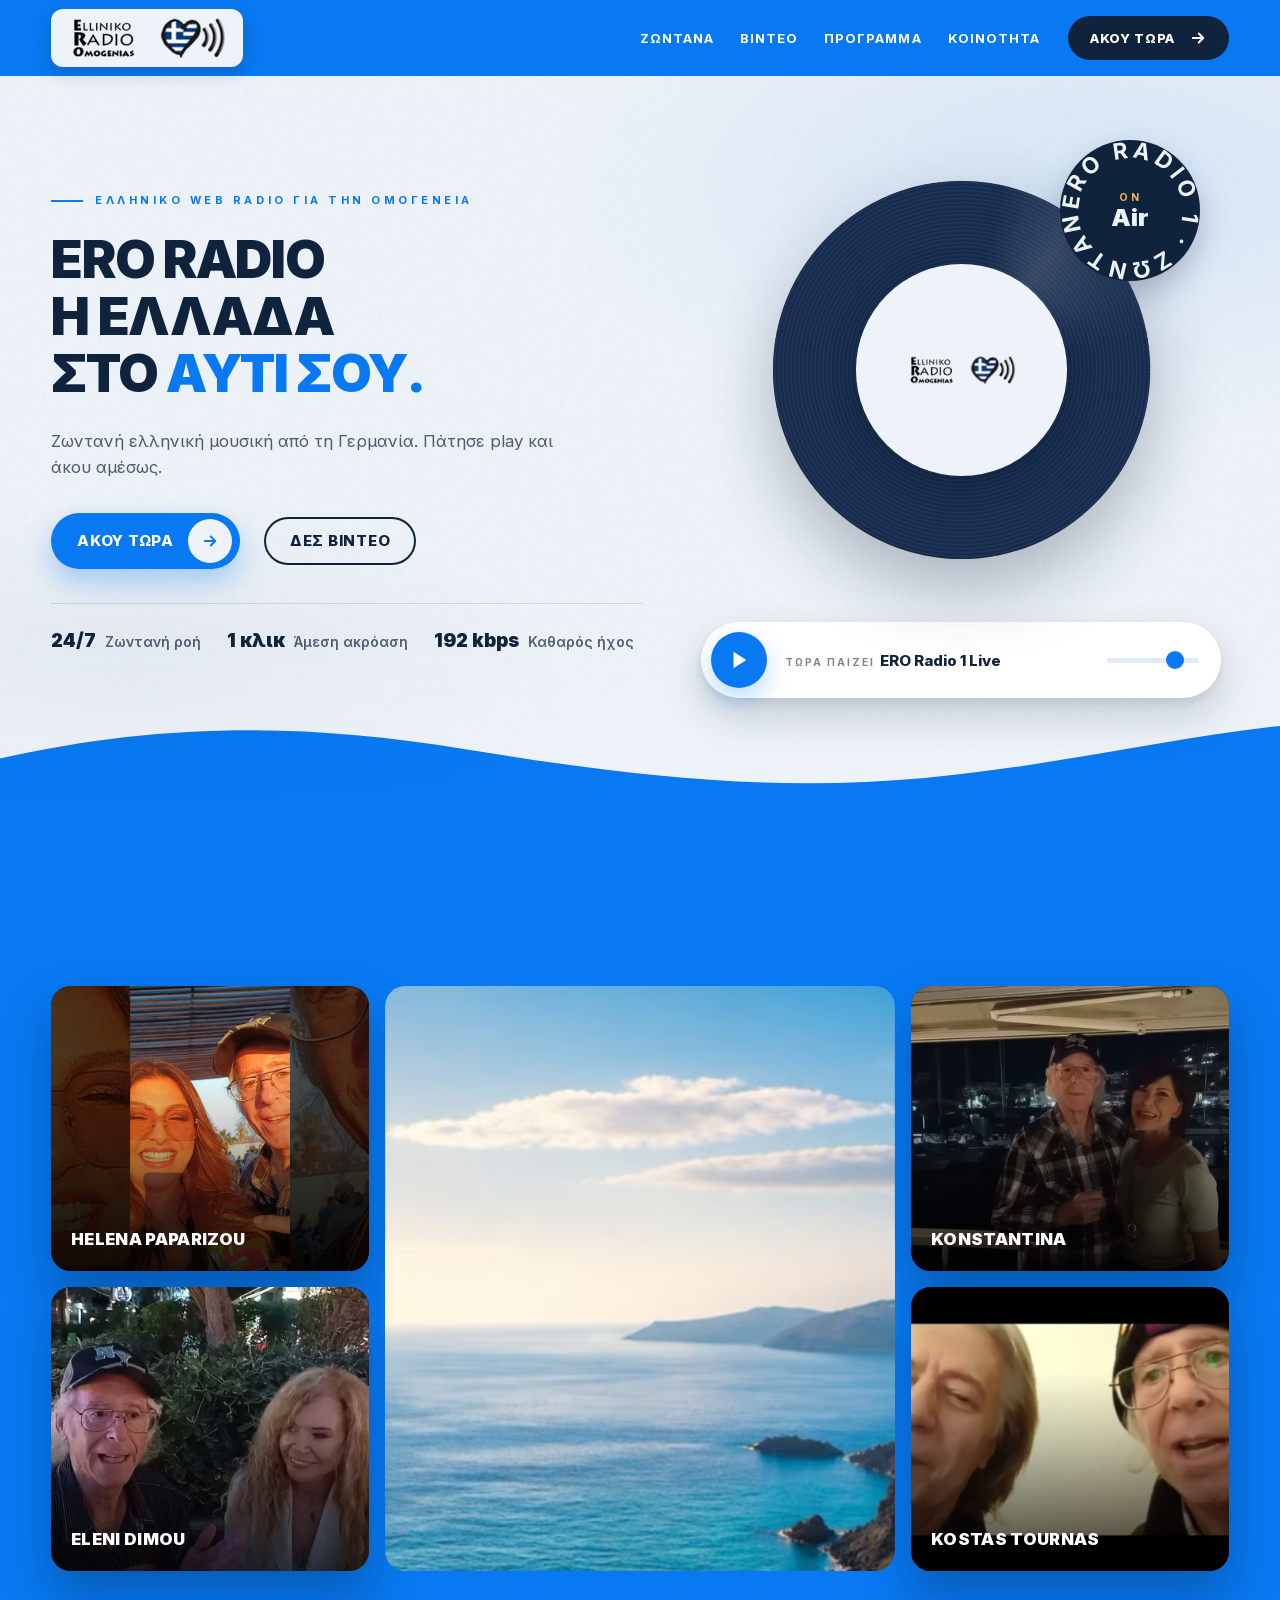
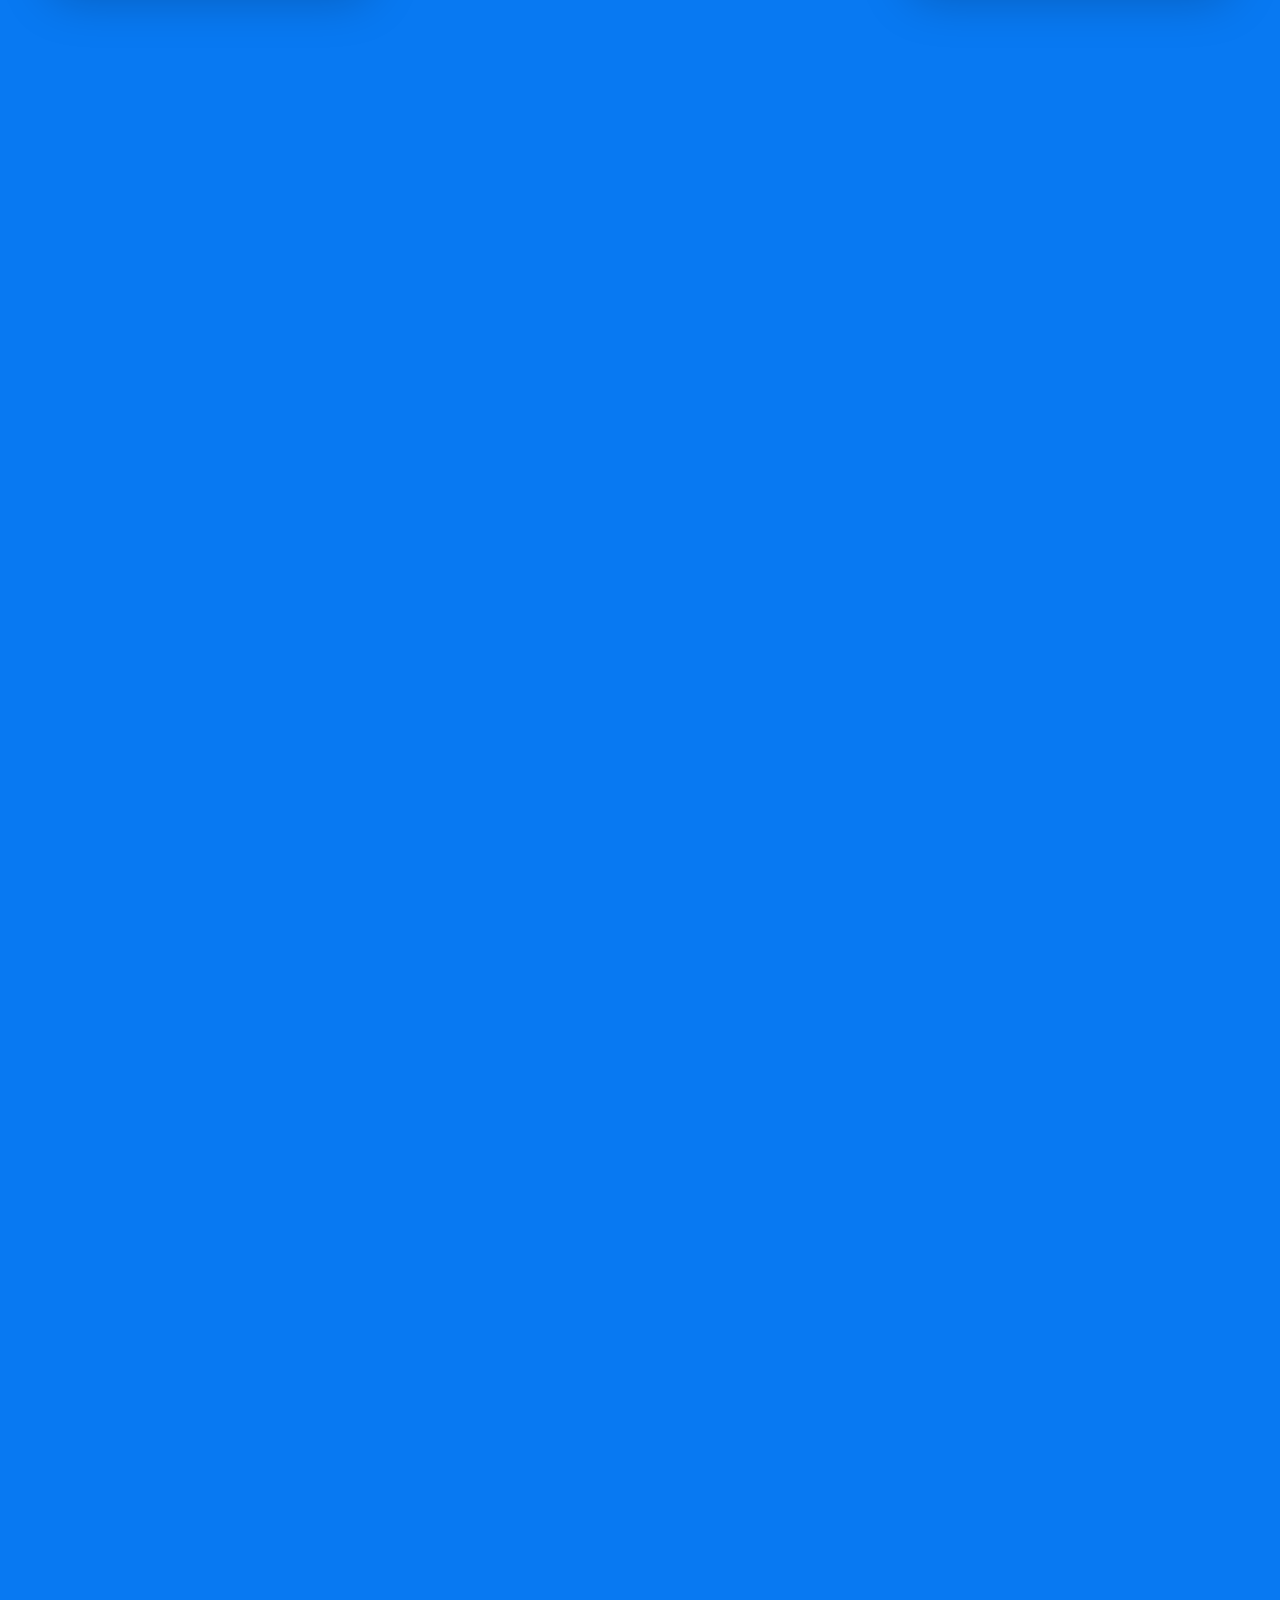
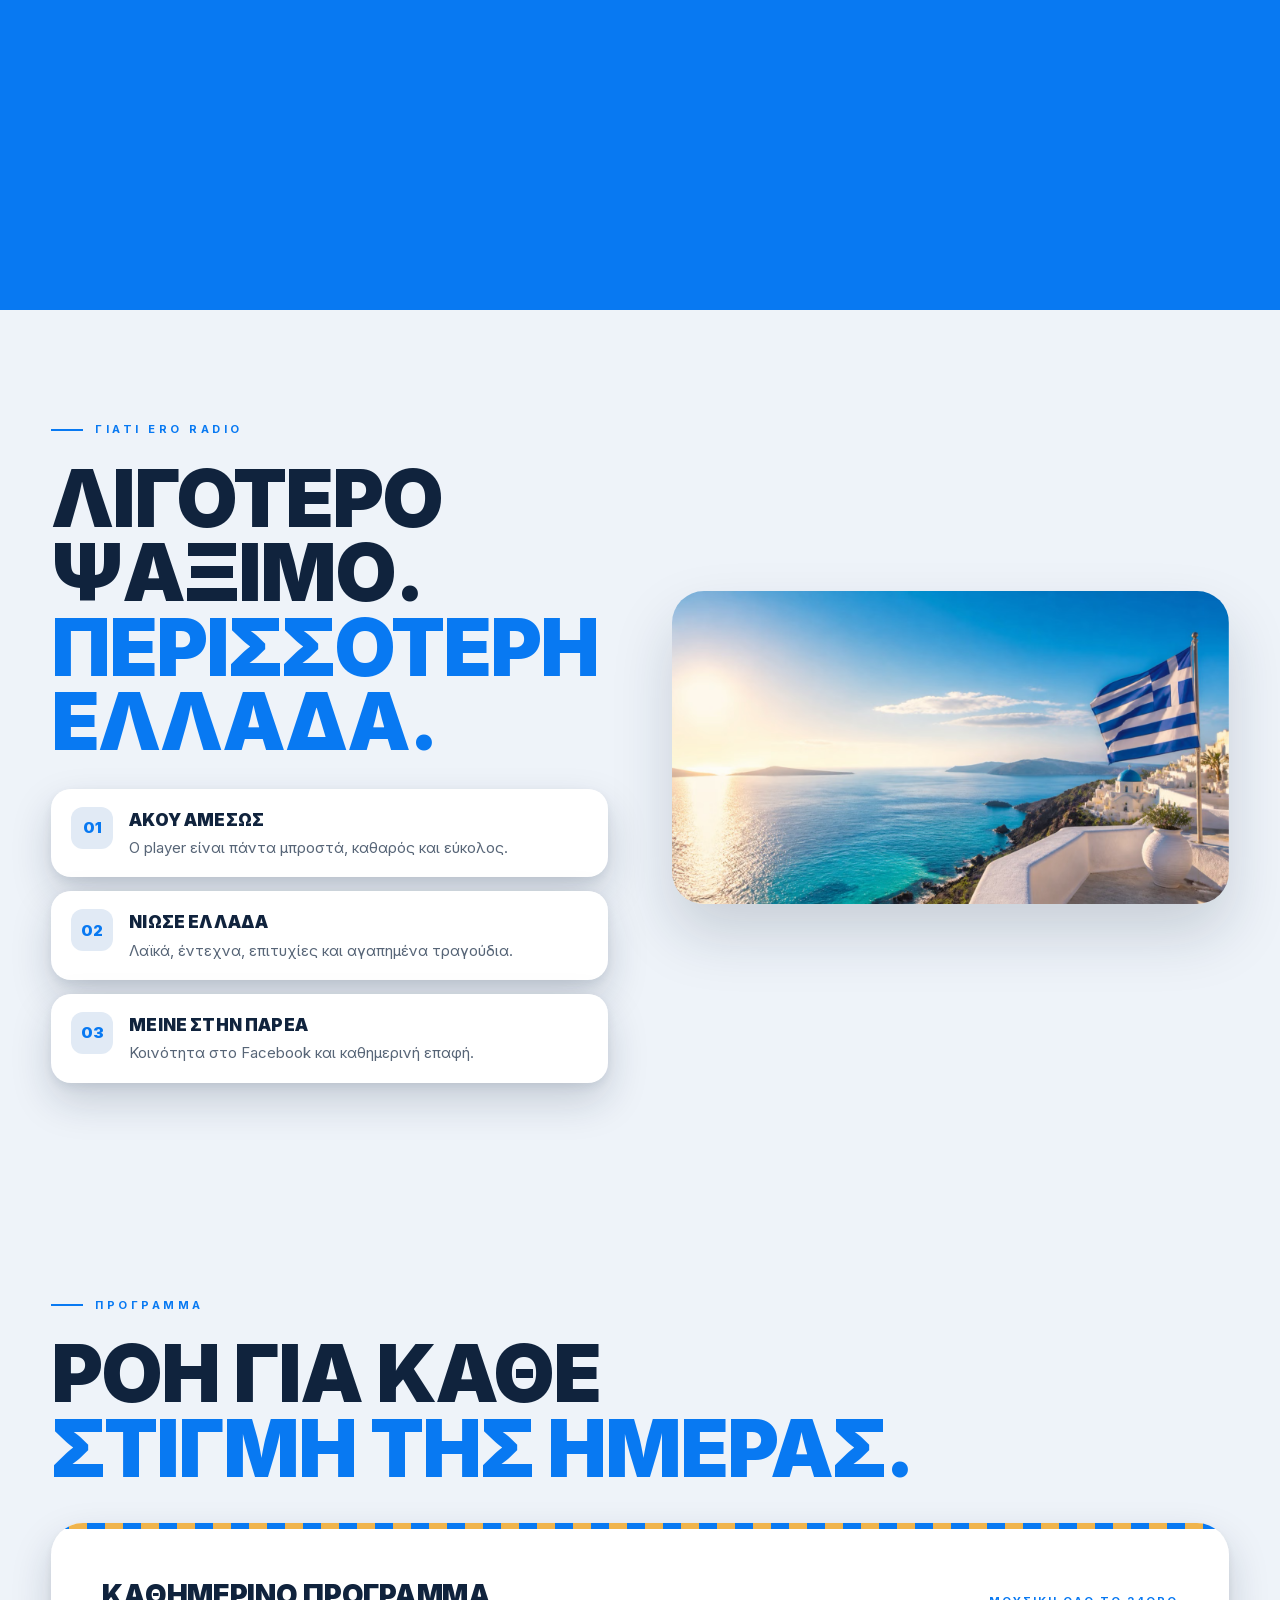
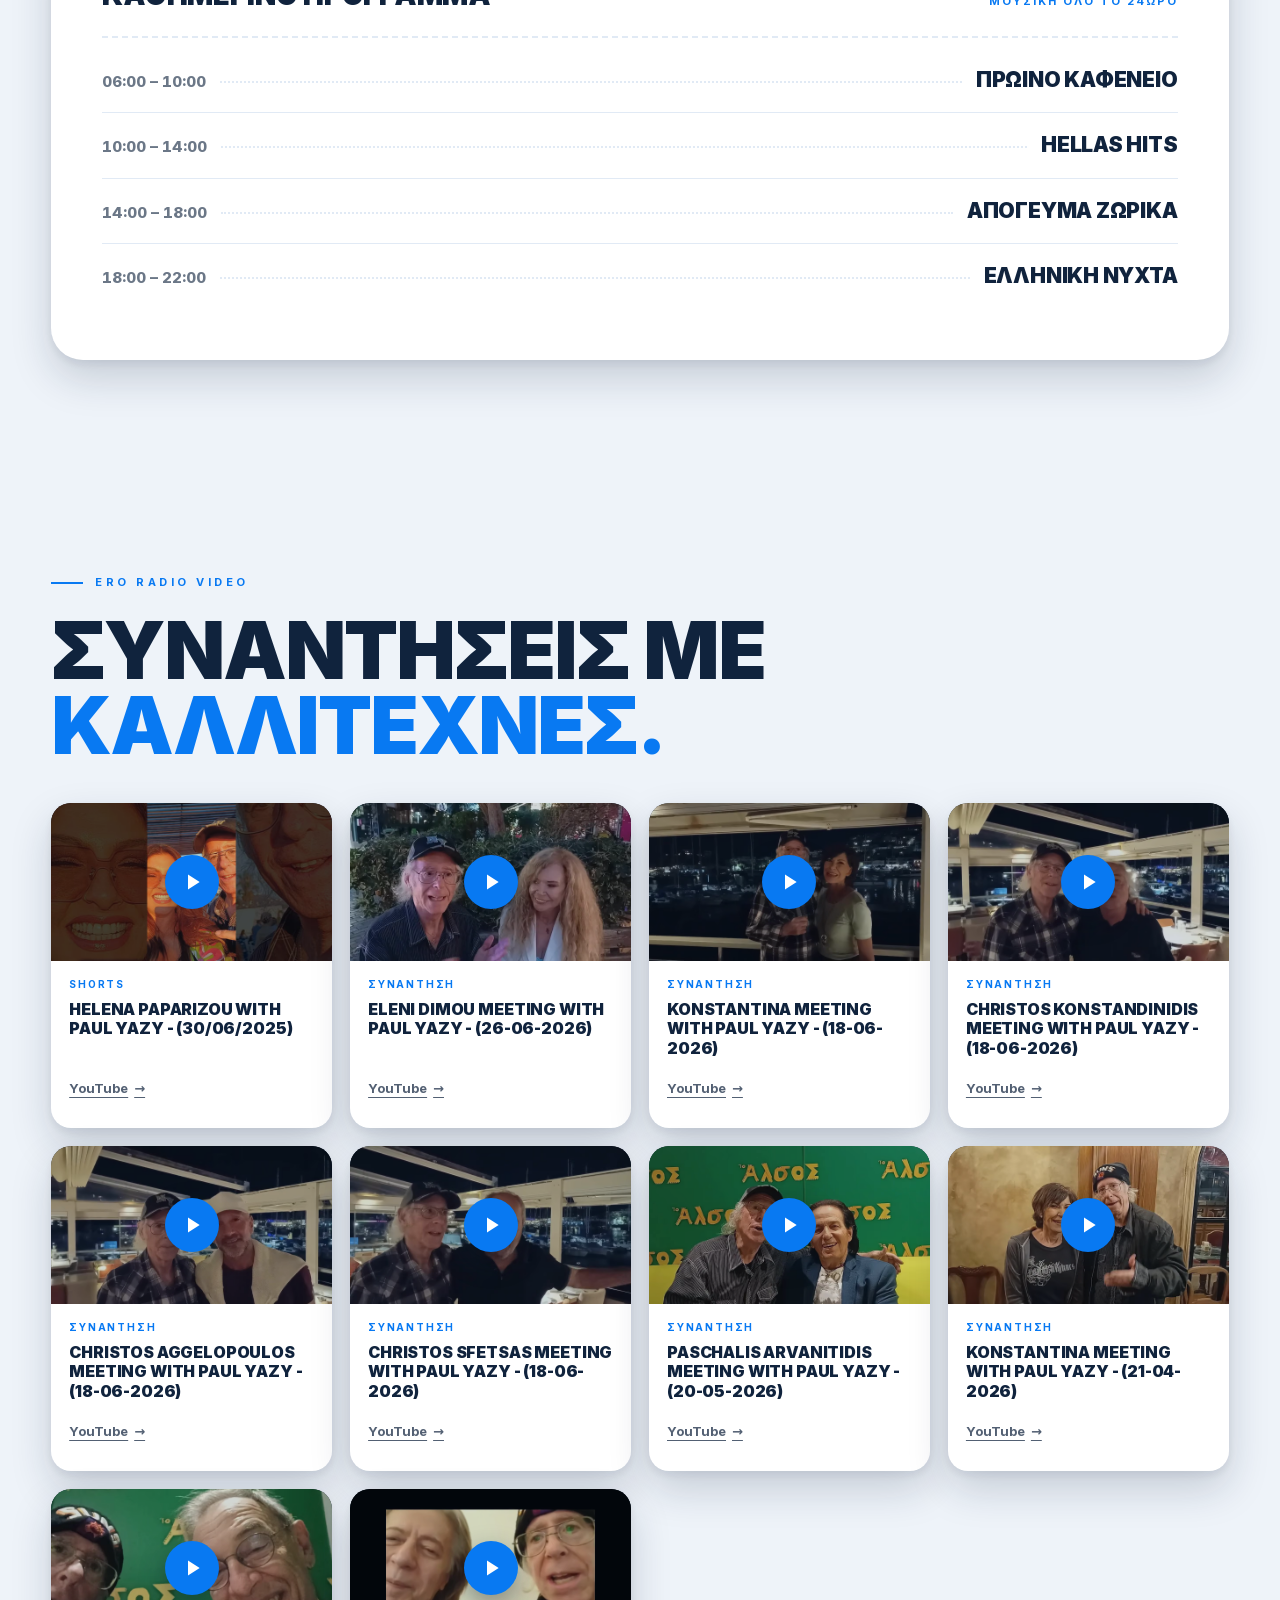
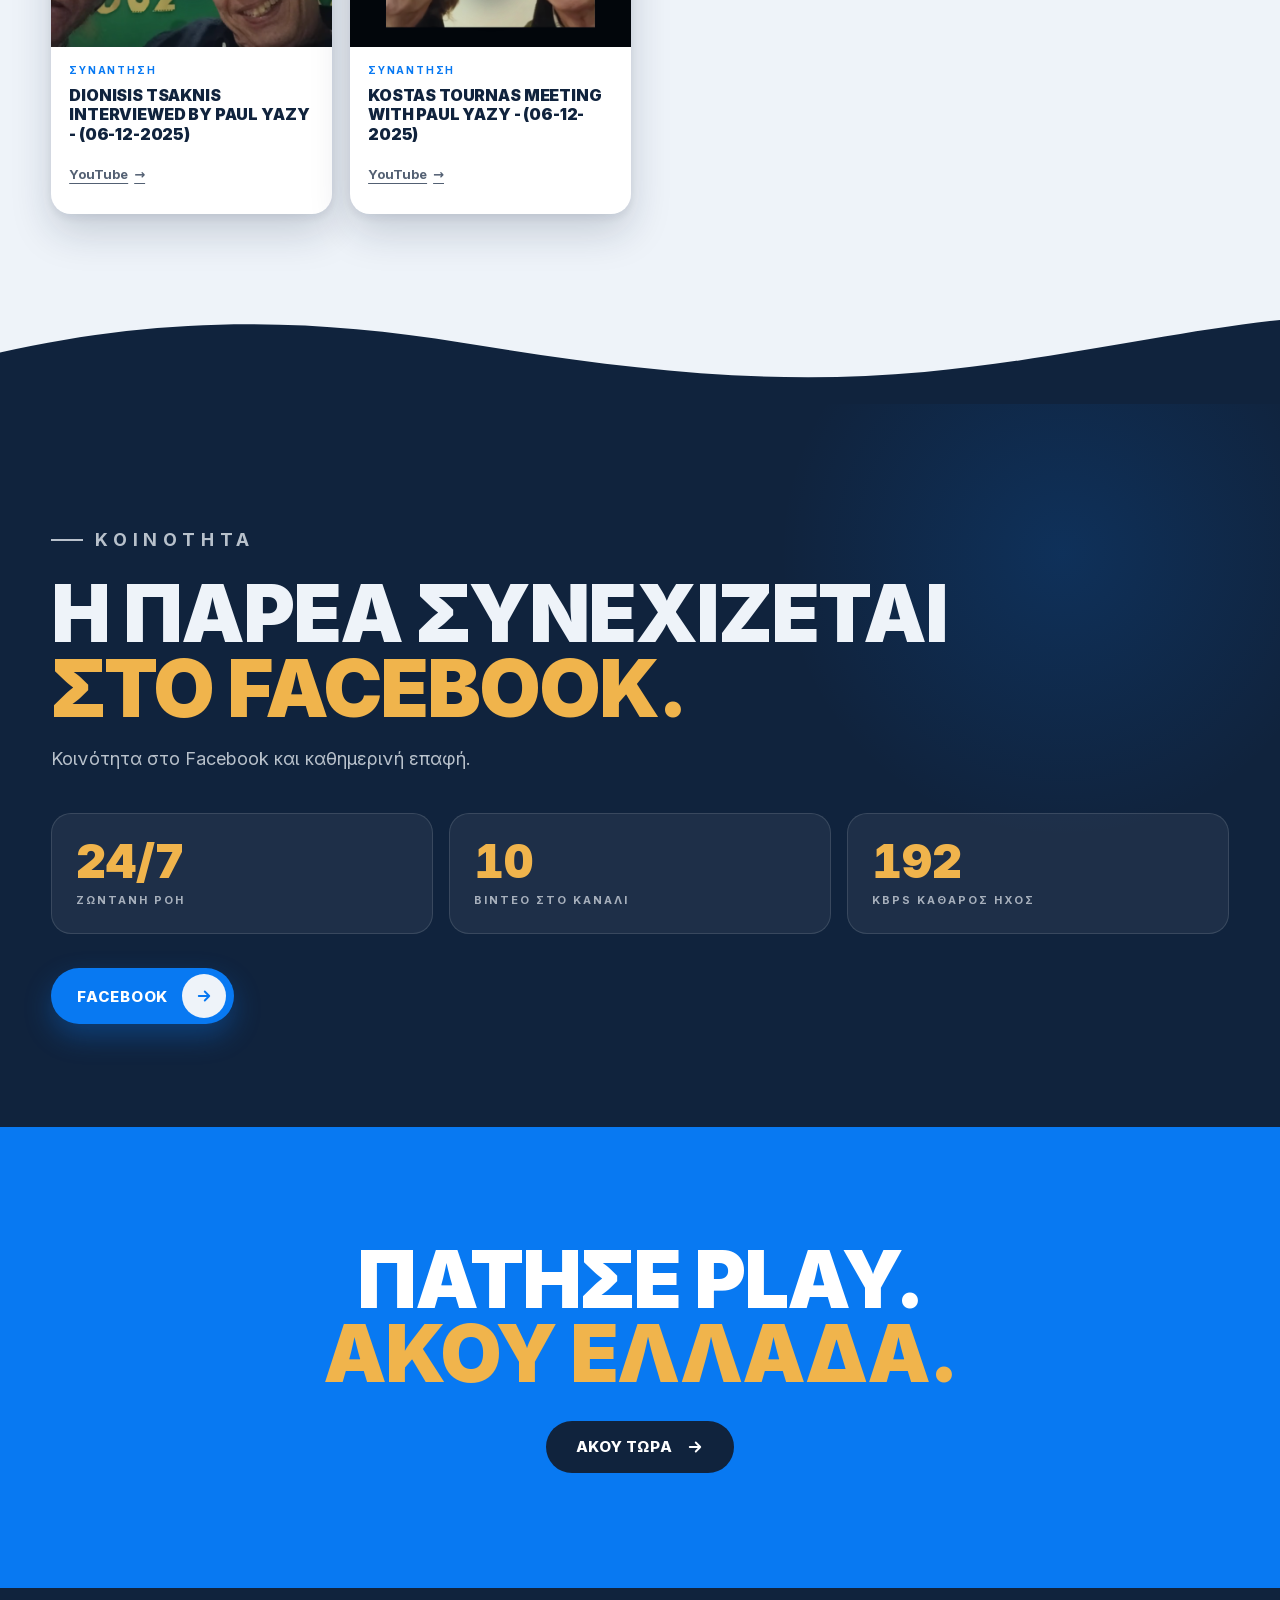
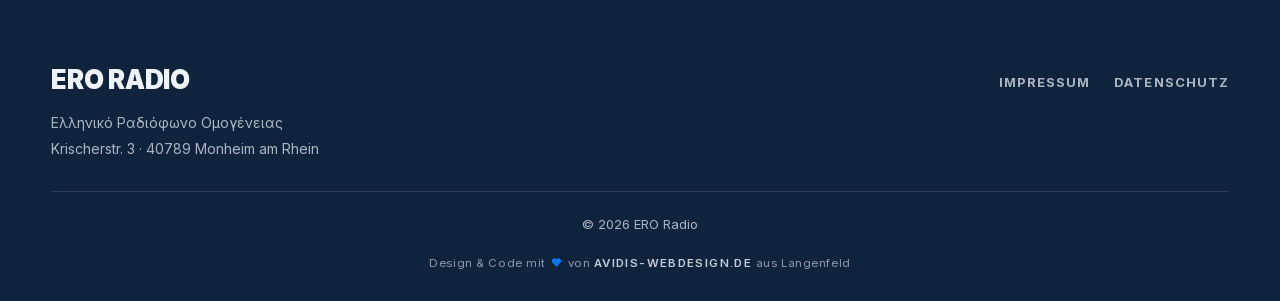
==== index.html @ 33c637d0 "ERO Radio: statische Seite im Stil der Taverna-Vorlage Ablösung des Astro-Neuaufbaus. Inhalte unverä" ====
<!doctype html>
<html lang="el">
<head>
<meta charset="utf-8">
<meta name="viewport" content="width=device-width,initial-scale=1,viewport-fit=cover">
<title>ERO Radio | Ελληνικό Webradio Live</title>
<meta name="description" content="ERO Radio - Ελληνικό Ραδιόφωνο Ομογένειας. Άκου ζωντανή ελληνική μουσική 24/7 από τη Γερμανία.">
<meta name="theme-color" content="#0879f2">
<link rel="canonical" href="https://ero-radio.de/">
<meta name="robots" content="index, follow, max-image-preview:large">
<meta property="og:type" content="website">
<meta property="og:locale" content="el_GR">
<meta property="og:site_name" content="ERO Radio">
<meta property="og:title" content="ERO Radio | Ελληνικό Webradio Live">
<meta property="og:description" content="ERO Radio - Ελληνικό Ραδιόφωνο Ομογένειας. Άκου ζωντανή ελληνική μουσική 24/7 από τη Γερμανία.">
<meta property="og:url" content="https://ero-radio.de/">
<meta property="og:image" content="https://ero-radio.de/assets/img/og-bild.jpg">
<meta name="twitter:card" content="summary_large_image">
<meta name="twitter:title" content="ERO Radio | Ελληνικό Webradio Live">
<meta name="twitter:description" content="ERO Radio - Ελληνικό Ραδιόφωνο Ομογένειας. Άκου ζωντανή ελληνική μουσική 24/7 από τη Γερμανία.">
<meta name="twitter:image" content="https://ero-radio.de/assets/img/og-bild.jpg">
<script type="application/ld+json">{"@context":"https://schema.org","@type":"RadioStation","name":"ERO Radio","alternateName":"Elliniko Radiofono Omogenias","url":"https://ero-radio.de/","logo":"https://ero-radio.de/assets/logo_blue-1.png","image":"https://ero-radio.de/assets/ero-hero-summer-1440.jpg","description":"ERO Radio - Ελληνικό Ραδιόφωνο Ομογένειας. Άκου ζωντανή ελληνική μουσική 24/7 από τη Γερμανία.","areaServed":["Germany","Greece","Worldwide"],"inLanguage":"el","genre":"Greek music","address":{"@type":"PostalAddress","streetAddress":"Krischerstr. 3","postalCode":"40789","addressLocality":"Monheim am Rhein","addressCountry":"DE"},"contactPoint":{"@type":"ContactPoint","telephone":"+49 2173 932120","email":"info@ero-radio.de","contactType":"customer support"},"broadcastFrequency":"Online radio","potentialAction":{"@type":"ListenAction","target":"https://stream.ero-radio.de:8000/radio.mp3"}}</script>
<link rel="icon" type="image/png" sizes="32x32" href="assets/img/favicon-32.png">
<link rel="icon" type="image/png" sizes="512x512" href="assets/img/favicon-512.png">
<link rel="apple-touch-icon" href="assets/img/favicon-180.png">
<link rel="preload" href="assets/fonts/inter-var-greek.woff2" as="font" type="font/woff2" crossorigin>
<link rel="stylesheet" href="assets/css/style.css">
</head>
<body>
<a class="skip" href="#inhalt">Μετάβαση στο περιεχόμενο</a>

<header class="kopf" id="kopf">
  <div class="kopf__innen">
    <a class="marke" href="#top" aria-label="ERO Radio, Startseite"><span class="marke__platte"><span class="erologo"><picture><source srcset="assets/img/logo-basis.avif" type="image/avif"><img src="assets/img/logo-basis.webp" width="585" height="144" alt="ERO Radio — Elliniko Radio Omogenias"></picture><picture class="erologo__herz"><source srcset="assets/img/logo-herz.avif" type="image/avif"><img src="assets/img/logo-herz.webp" width="585" height="144" alt="" aria-hidden="true"></picture></span></span></a>
    <nav class="kopf__nav" aria-label="Κύριο μενού">
      <a href="#live">Ζωντανά</a><a href="#buehne">Βίντεο</a><a href="#plan">Πρόγραμμα</a><a href="#gemein">Κοινότητα</a>
    </nav>
    <a class="knopf knopf--navy" href="#live">Άκου τώρα
      <svg class="pfeil" viewBox="0 0 24 24" aria-hidden="true"><path d="M5 12h14M13 6l6 6-6 6"/></svg></a>
    <button class="burger" type="button" aria-label="Μενού" aria-expanded="false" aria-controls="menue">
      <span></span><span></span><span></span></button>
  </div>
</header>
<nav class="menue" id="menue" hidden aria-label="Μενού">
  <a href="#live">Ζωντανά</a><a href="#buehne">Βίντεο</a><a href="#plan">Πρόγραμμα</a><a href="#gemein">Κοινότητα</a>
</nav>

<main id="inhalt">
<section class="hero" id="top">
  <span class="hero__licht" aria-hidden="true"></span><span class="rauschen" aria-hidden="true"></span>
  <div class="hero__innen">
    <div>
      <p class="augenbraue" data-hero="eyebrow"><span class="augenbraue__linie"></span>Ελληνικό web radio για την ομογένεια</p>
      <h1 class="hero__titel" data-hero="titel">
        <span class="zeile">ERO Radio</span>
        <span class="zeile">Η Ελλάδα</span>
        <span class="zeile">στο <em>αυτί σου.</em></span>
      </h1>
      <p class="hero__sub" data-hero="sub">Ζωντανή ελληνική μουσική από τη Γερμανία. Πάτησε play και άκου αμέσως.</p>
      <div class="hero__ctas" data-hero="ctas">
        <a class="knopf knopf--blau knopf--glanz" href="#live">Άκου τώρα
          <span class="knopf__chip"><svg class="pfeil" viewBox="0 0 24 24" aria-hidden="true"><path d="M5 12h14M13 6l6 6-6 6"/></svg></span></a>
        <a class="knopf knopf--rand" href="#buehne">Δες βίντεο</a>
      </div>
      <ul class="usp" data-hero="usp">
        <li><b>24/7</b> Ζωντανή ροή</li>
        <li><b>1 κλικ</b> Άμεση ακρόαση</li>
        <li><b>192 kbps</b> Καθαρός ήχος</li>
      </ul>
    </div>

    <div class="teller" data-hero="teller" id="live">
      <div class="teller__buehne">
        <div class="platte">
          <span class="platte__dreh" aria-hidden="true"><span class="platte__rillen"></span></span>
          <span class="platte__label"><span class="erologo"><picture><source srcset="assets/img/logo-basis.avif" type="image/avif"><img src="assets/img/logo-basis.webp" width="585" height="144" alt="ERO Radio — Elliniko Radio Omogenias"></picture><picture class="erologo__herz"><source srcset="assets/img/logo-herz.avif" type="image/avif"><img src="assets/img/logo-herz.webp" width="585" height="144" alt="" aria-hidden="true"></picture></span></span>
        </div>
        <div class="siegel">
          <svg class="siegel__ring" viewBox="0 0 100 100" aria-hidden="true">
            <defs><path id="kreis" d="M50,50 m-37,0 a37,37 0 1,1 74,0 a37,37 0 1,1 -74,0"/></defs>
            <text><textPath href="#kreis">ERO RADIO 1 · ΖΩΝΤΑΝΑ · </textPath></text>
          </svg>
          <span class="siegel__mitte"><small>On</small>Air</span>
        </div>
      </div>
      <div class="steuer">
        <button class="play" id="play" type="button" aria-label="Αναπαραγωγή">
          <svg viewBox="0 0 24 24" aria-hidden="true"><polygon points="6 3 20 12 6 21 6 3"></polygon></svg></button>
        <span class="steuer__text">
          <span class="steuer__klein">Τώρα παίζει</span>
          <span class="steuer__titel" id="jetzt">ERO Radio 1 Live</span>
        </span>
        <label class="nur-sr" for="laut">Ένταση</label>
        <input class="laut" id="laut" type="range" min="0" max="100" value="80">
      </div>
    </div>
  </div>
  <svg class="welle welle--zu-blau" viewBox="0 0 1440 110" preserveAspectRatio="none" aria-hidden="true">
    <path d="M0,0 L1440,0 L1440,6 C1320,20 1180,56 1040,70 C860,88 700,66 520,34 C340,2 180,2 0,46 Z"/></svg>
</section>

<section class="buehne" id="buehne" aria-label="Στιγμές από τον σταθμό">
  <div class="buehne__sticky">
    <div class="buehne__rahmen">
      <div class="buehne__spalte buehne__spalte--links">
        <article class="kachel"><picture><source srcset="assets/img/vid-k2suENjsoqc.avif" type="image/avif"><img src="assets/img/vid-k2suENjsoqc.webp" width="640" height="360" alt="" loading="lazy" decoding="async"></picture><div class="kachel__text"><h3>Helena Paparizou</h3></div></article><article class="kachel"><picture><source srcset="assets/img/vid-DrlEySgs99Q.avif" type="image/avif"><img src="assets/img/vid-DrlEySgs99Q.webp" width="640" height="360" alt="" loading="lazy" decoding="async"></picture><div class="kachel__text"><h3>Eleni Dimou</h3></div></article>
      </div>
      <div class="buehne__platz" aria-hidden="true"></div>
      <div class="buehne__spalte buehne__spalte--rechts">
        <article class="kachel"><picture><source srcset="assets/img/vid-FhqcRH6IEpo.avif" type="image/avif"><img src="assets/img/vid-FhqcRH6IEpo.webp" width="640" height="360" alt="" loading="lazy" decoding="async"></picture><div class="kachel__text"><h3>Konstantina</h3></div></article><article class="kachel"><picture><source srcset="assets/img/vid-mjNcig7IbQ8.avif" type="image/avif"><img src="assets/img/vid-mjNcig7IbQ8.webp" width="640" height="360" alt="" loading="lazy" decoding="async"></picture><div class="kachel__text"><h3>Kostas Tournas</h3></div></article>
      </div>
    </div>
    <div class="buehne__medien">
      <picture><source srcset="assets/img/hero.avif" type="image/avif">
        <img class="buehne__bild" src="assets/img/hero.webp" width="1440" height="810" alt="Ελληνικό τοπίο με τη σημαία" loading="lazy" decoding="async"></picture>
      <a class="pille buehne__pille" href="#clips">Δες βίντεο <span aria-hidden="true">→</span></a>
    </div>
    <h2 class="buehne__titel" aria-hidden="true">Στιγμές από<br>τον σταθμό</h2>
    <p class="buehne__ende">Καλή ακρόαση —<br>ERO Radio</p>
  </div>
</section>

<section class="abschnitt grund" id="grund">
  <div class="innen zwei">
    <div>
      <p class="augenbraue" data-reveal><span class="augenbraue__linie"></span>Γιατί ERO Radio</p>
      <h2 class="titel" data-split>Λιγότερο ψάξιμο.<br><span class="titel__blau">Περισσότερη Ελλάδα.</span></h2>
      <ul class="gruende">
        <li data-reveal><span class="nr">01</span><div><h3>Άκου αμέσως</h3><p>Ο player είναι πάντα μπροστά, καθαρός και εύκολος.</p></div></li>
        <li data-reveal><span class="nr">02</span><div><h3>Νιώσε Ελλάδα</h3><p>Λαϊκά, έντεχνα, επιτυχίες και αγαπημένα τραγούδια.</p></div></li>
        <li data-reveal><span class="nr">03</span><div><h3>Μείνε στην παρέα</h3><p>Κοινότητα στο Facebook και καθημερινή επαφή.</p></div></li>
      </ul>
    </div>
    <figure class="grund__bild" data-reveal>
      <picture><source srcset="assets/img/hero.avif" type="image/avif">
        <img data-wipe src="assets/img/hero.webp" width="1440" height="810" alt="Ελληνικό τοπίο" loading="lazy" decoding="async"></picture>
    </figure>
  </div>
</section>

<section class="abschnitt plan" id="plan">
  <div class="innen">
    <p class="augenbraue" data-reveal><span class="augenbraue__linie"></span>Πρόγραμμα</p>
    <h2 class="titel" data-split style="margin-bottom:38px">Ροή για κάθε<br><span class="titel__blau">στιγμή της ημέρας.</span></h2>
    <div class="bon" data-reveal>
      <div class="bon__kopf"><h3>Καθημερινό πρόγραμμα</h3><span class="bon__jetzt" id="bon-jetzt"></span></div>
      <ol class="plan__liste">
<li data-von="6" data-bis="10"><span class="plan__zeit">06:00 – 10:00</span>
<span class="plan__punkte" aria-hidden="true"></span>
<span class="plan__name">Πρωινό καφενείο</span><span class="plan__marke">Τώρα</span></li>
<li data-von="10" data-bis="14"><span class="plan__zeit">10:00 – 14:00</span>
<span class="plan__punkte" aria-hidden="true"></span>
<span class="plan__name">Hellas Hits</span><span class="plan__marke">Τώρα</span></li>
<li data-von="14" data-bis="18"><span class="plan__zeit">14:00 – 18:00</span>
<span class="plan__punkte" aria-hidden="true"></span>
<span class="plan__name">Απόγευμα ζωρίκα</span><span class="plan__marke">Τώρα</span></li>
<li data-von="18" data-bis="22"><span class="plan__zeit">18:00 – 22:00</span>
<span class="plan__punkte" aria-hidden="true"></span>
<span class="plan__name">Ελληνική νύχτα</span><span class="plan__marke">Τώρα</span></li>
      </ol>
    </div>
  </div>
</section>

<section class="abschnitt clips" id="clips">
  <div class="innen">
    <p class="augenbraue" data-reveal><span class="augenbraue__linie"></span>ERO Radio Video</p>
    <h2 class="titel" data-split>Συναντήσεις με<br><span class="titel__blau">καλλιτέχνες.</span></h2>
    <div class="clips__raster">
<article class="clip" data-reveal>
<div class="clip__bild"><picture><source srcset="assets/img/vid-k2suENjsoqc.avif" type="image/avif"><img src="assets/img/vid-k2suENjsoqc.webp" width="640" height="360" alt="" loading="lazy" decoding="async"></picture>
<button type="button" class="clip__play" data-vid="k2suENjsoqc" aria-label="Αναπαραγωγή: Helena Paparizou with Paul Yazy - (30/06/2025)"><span><svg viewBox="0 0 24 24" aria-hidden="true"><polygon points="6 3 20 12 6 21 6 3"></polygon></svg></span></button></div>
<div class="clip__text"><p class="clip__klein">Shorts</p><h3>Helena Paparizou with Paul Yazy - (30/06/2025)</h3>
<a href="https://youtube.com/shorts/k2suENjsoqc?is=2y2RRQN0RBXqOndE" target="_blank" rel="noopener">YouTube <span aria-hidden="true">→</span></a></div></article>
<article class="clip" data-reveal>
<div class="clip__bild"><picture><source srcset="assets/img/vid-DrlEySgs99Q.avif" type="image/avif"><img src="assets/img/vid-DrlEySgs99Q.webp" width="640" height="360" alt="" loading="lazy" decoding="async"></picture>
<button type="button" class="clip__play" data-vid="DrlEySgs99Q" aria-label="Αναπαραγωγή: Eleni Dimou meeting with Paul Yazy - (26-06-2026)"><span><svg viewBox="0 0 24 24" aria-hidden="true"><polygon points="6 3 20 12 6 21 6 3"></polygon></svg></span></button></div>
<div class="clip__text"><p class="clip__klein">Συνάντηση</p><h3>Eleni Dimou meeting with Paul Yazy - (26-06-2026)</h3>
<a href="https://www.youtube.com/watch?v=DrlEySgs99Q" target="_blank" rel="noopener">YouTube <span aria-hidden="true">→</span></a></div></article>
<article class="clip" data-reveal>
<div class="clip__bild"><picture><source srcset="assets/img/vid-FhqcRH6IEpo.avif" type="image/avif"><img src="assets/img/vid-FhqcRH6IEpo.webp" width="640" height="360" alt="" loading="lazy" decoding="async"></picture>
<button type="button" class="clip__play" data-vid="FhqcRH6IEpo" aria-label="Αναπαραγωγή: Konstantina meeting with Paul Yazy - (18-06-2026)"><span><svg viewBox="0 0 24 24" aria-hidden="true"><polygon points="6 3 20 12 6 21 6 3"></polygon></svg></span></button></div>
<div class="clip__text"><p class="clip__klein">Συνάντηση</p><h3>Konstantina meeting with Paul Yazy - (18-06-2026)</h3>
<a href="https://youtube.com/watch?v=FhqcRH6IEpo&amp;is=SApr11JA0b9q7Tdv" target="_blank" rel="noopener">YouTube <span aria-hidden="true">→</span></a></div></article>
<article class="clip" data-reveal>
<div class="clip__bild"><picture><source srcset="assets/img/vid-F3gNtRwyGXE.avif" type="image/avif"><img src="assets/img/vid-F3gNtRwyGXE.webp" width="640" height="360" alt="" loading="lazy" decoding="async"></picture>
<button type="button" class="clip__play" data-vid="F3gNtRwyGXE" aria-label="Αναπαραγωγή: Christos Konstandinidis meeting with Paul Yazy - (18-06-2026)"><span><svg viewBox="0 0 24 24" aria-hidden="true"><polygon points="6 3 20 12 6 21 6 3"></polygon></svg></span></button></div>
<div class="clip__text"><p class="clip__klein">Συνάντηση</p><h3>Christos Konstandinidis meeting with Paul Yazy - (18-06-2026)</h3>
<a href="https://youtube.com/watch?v=F3gNtRwyGXE&amp;is=M5CIF7lyNv-JYBsT" target="_blank" rel="noopener">YouTube <span aria-hidden="true">→</span></a></div></article>
<article class="clip" data-reveal>
<div class="clip__bild"><picture><source srcset="assets/img/vid-qjNzRs37uNA.avif" type="image/avif"><img src="assets/img/vid-qjNzRs37uNA.webp" width="640" height="360" alt="" loading="lazy" decoding="async"></picture>
<button type="button" class="clip__play" data-vid="qjNzRs37uNA" aria-label="Αναπαραγωγή: Christos Aggelopoulos meeting with Paul Yazy - (18-06-2026)"><span><svg viewBox="0 0 24 24" aria-hidden="true"><polygon points="6 3 20 12 6 21 6 3"></polygon></svg></span></button></div>
<div class="clip__text"><p class="clip__klein">Συνάντηση</p><h3>Christos Aggelopoulos meeting with Paul Yazy - (18-06-2026)</h3>
<a href="https://youtube.com/watch?v=qjNzRs37uNA&amp;is=LajBIZc7n0nXpni-" target="_blank" rel="noopener">YouTube <span aria-hidden="true">→</span></a></div></article>
<article class="clip" data-reveal>
<div class="clip__bild"><picture><source srcset="assets/img/vid-4Q2NwEmbf34.avif" type="image/avif"><img src="assets/img/vid-4Q2NwEmbf34.webp" width="640" height="360" alt="" loading="lazy" decoding="async"></picture>
<button type="button" class="clip__play" data-vid="4Q2NwEmbf34" aria-label="Αναπαραγωγή: Christos Sfetsas meeting with Paul Yazy - (18-06-2026)"><span><svg viewBox="0 0 24 24" aria-hidden="true"><polygon points="6 3 20 12 6 21 6 3"></polygon></svg></span></button></div>
<div class="clip__text"><p class="clip__klein">Συνάντηση</p><h3>Christos Sfetsas meeting with Paul Yazy - (18-06-2026)</h3>
<a href="https://youtube.com/watch?v=4Q2NwEmbf34&amp;is=eIpCWt9vvQ7p9BYk" target="_blank" rel="noopener">YouTube <span aria-hidden="true">→</span></a></div></article>
<article class="clip" data-reveal>
<div class="clip__bild"><picture><source srcset="assets/img/vid-S8JG-kXeFZ0.avif" type="image/avif"><img src="assets/img/vid-S8JG-kXeFZ0.webp" width="640" height="360" alt="" loading="lazy" decoding="async"></picture>
<button type="button" class="clip__play" data-vid="S8JG-kXeFZ0" aria-label="Αναπαραγωγή: Paschalis Arvanitidis meeting with Paul Yazy - (20-05-2026)"><span><svg viewBox="0 0 24 24" aria-hidden="true"><polygon points="6 3 20 12 6 21 6 3"></polygon></svg></span></button></div>
<div class="clip__text"><p class="clip__klein">Συνάντηση</p><h3>Paschalis Arvanitidis meeting with Paul Yazy - (20-05-2026)</h3>
<a href="https://www.youtube.com/watch?v=S8JG-kXeFZ0" target="_blank" rel="noopener">YouTube <span aria-hidden="true">→</span></a></div></article>
<article class="clip" data-reveal>
<div class="clip__bild"><picture><source srcset="assets/img/vid-C5tNzak5woc.avif" type="image/avif"><img src="assets/img/vid-C5tNzak5woc.webp" width="640" height="360" alt="" loading="lazy" decoding="async"></picture>
<button type="button" class="clip__play" data-vid="C5tNzak5woc" aria-label="Αναπαραγωγή: Konstantina meeting with Paul Yazy - (21-04-2026)"><span><svg viewBox="0 0 24 24" aria-hidden="true"><polygon points="6 3 20 12 6 21 6 3"></polygon></svg></span></button></div>
<div class="clip__text"><p class="clip__klein">Συνάντηση</p><h3>Konstantina meeting with Paul Yazy - (21-04-2026)</h3>
<a href="https://www.youtube.com/watch?v=C5tNzak5woc" target="_blank" rel="noopener">YouTube <span aria-hidden="true">→</span></a></div></article>
<article class="clip" data-reveal>
<div class="clip__bild"><picture><source srcset="assets/img/vid-dDEmNS5_4H8.avif" type="image/avif"><img src="assets/img/vid-dDEmNS5_4H8.webp" width="640" height="360" alt="" loading="lazy" decoding="async"></picture>
<button type="button" class="clip__play" data-vid="dDEmNS5_4H8" aria-label="Αναπαραγωγή: Dionisis Tsaknis interviewed by Paul Yazy - (06-12-2025)"><span><svg viewBox="0 0 24 24" aria-hidden="true"><polygon points="6 3 20 12 6 21 6 3"></polygon></svg></span></button></div>
<div class="clip__text"><p class="clip__klein">Συνάντηση</p><h3>Dionisis Tsaknis interviewed by Paul Yazy - (06-12-2025)</h3>
<a href="https://www.youtube.com/watch?v=dDEmNS5_4H8&amp;t=52s" target="_blank" rel="noopener">YouTube <span aria-hidden="true">→</span></a></div></article>
<article class="clip" data-reveal>
<div class="clip__bild"><picture><source srcset="assets/img/vid-mjNcig7IbQ8.avif" type="image/avif"><img src="assets/img/vid-mjNcig7IbQ8.webp" width="640" height="360" alt="" loading="lazy" decoding="async"></picture>
<button type="button" class="clip__play" data-vid="mjNcig7IbQ8" aria-label="Αναπαραγωγή: Kostas Tournas meeting with Paul Yazy - (06-12-2025)"><span><svg viewBox="0 0 24 24" aria-hidden="true"><polygon points="6 3 20 12 6 21 6 3"></polygon></svg></span></button></div>
<div class="clip__text"><p class="clip__klein">Συνάντηση</p><h3>Kostas Tournas meeting with Paul Yazy - (06-12-2025)</h3>
<a href="https://www.youtube.com/watch?v=mjNcig7IbQ8" target="_blank" rel="noopener">YouTube <span aria-hidden="true">→</span></a></div></article>
    </div>
  </div>
</section>

<svg class="welle welle--zu-navy" viewBox="0 0 1440 110" preserveAspectRatio="none" aria-hidden="true">
  <path d="M0,0 L1440,0 L1440,6 C1320,20 1180,56 1040,70 C860,88 700,66 520,34 C340,2 180,2 0,46 Z"/></svg>

<section class="abschnitt gemein" id="gemein">
  <span class="gemein__muster" aria-hidden="true"></span>
  <div class="innen">
    <p class="augenbraue augenbraue--hell" data-reveal><span class="augenbraue__linie"></span>Κοινότητα</p>
    <h2 class="titel titel--hell" data-split>Η παρέα συνεχίζεται<br><span class="titel__akzent">στο Facebook.</span></h2>
    <p data-reveal>Κοινότητα στο Facebook και καθημερινή επαφή.</p>
    <div class="zahlen">
      <div class="zahl" data-reveal><b>24/7</b><span>Ζωντανή ροή</span></div>
      <div class="zahl" data-reveal><b>10</b><span>Βίντεο στο κανάλι</span></div>
      <div class="zahl" data-reveal><b>192</b><span>kbps καθαρός ήχος</span></div>
    </div>
    <p style="margin-top:34px" data-reveal><a class="knopf knopf--blau" href="#facebook-community">Facebook
      <span class="knopf__chip"><svg class="pfeil" viewBox="0 0 24 24" aria-hidden="true"><path d="M5 12h14M13 6l6 6-6 6"/></svg></span></a></p>
  </div>
</section>

<section class="abschluss">
  <div class="innen">
    <h2 class="titel" data-split>Πάτησε play.<br><span class="titel__akzent">Άκου Ελλάδα.</span></h2>
    <a class="knopf knopf--navy knopf--glanz" href="#live" style="min-height:52px;font-size:15px;padding:0 30px">Άκου τώρα
      <svg class="pfeil" viewBox="0 0 24 24" aria-hidden="true"><path d="M5 12h14M13 6l6 6-6 6"/></svg></a>
  </div>
</section>
</main>

<footer class="fuss">
  <div class="innen">
    <div class="fuss__oben">
      <div>
        <p class="fuss__marke">ERO Radio</p>
        <p class="fuss__adresse">Ελληνικό Ραδιόφωνο Ομογένειας<br>Krischerstr. 3 · 40789 Monheim am Rhein</p>
      </div>
      <nav class="fuss__nav" aria-label="Νομικά">
        <a href="impressum.html">Impressum</a><a href="datenschutz.html">Datenschutz</a>
      </nav>
    </div>
    <p class="fuss__unten">© <span data-jahr>2026</span> ERO Radio</p>
    <p class="fuss__avidis">Design &amp; Code mit
      <svg class="herz" viewBox="0 0 24 24" aria-hidden="true" focusable="false"><path d="M12 21.35l-1.45-1.32C5.4 15.36 2 12.28 2 8.5 2 5.42 4.42 3 7.5 3c1.74 0 3.41.81 4.5 2.09C13.09 3.81 14.76 3 16.5 3 19.58 3 22 5.42 22 8.5c0 3.78-3.4 6.86-8.55 11.54L12 21.35z"/></svg><span class="nur-sr">Herz</span>
      von <a href="https://avidis-webdesign.de" target="_blank" rel="noopener">AVIDIS-WEBDESIGN.DE</a> aus Langenfeld</p>
  </div>
</footer>

<audio id="stream" preload="none" src="https://stream.ero-radio.de:8000/radio.mp3"></audio>
<script src="assets/vendor/gsap.min.js"></script>
<script src="assets/vendor/ScrollTrigger.min.js"></script>
<script src="assets/vendor/SplitText.min.js"></script>
<script src="assets/vendor/lenis.min.js"></script>
<script src="assets/js/main.js"></script>
</body>
</html>
---- assets/css/style.css ----
/* =====================================================================
   ERO Radio — Aufbau nach dem Stil der Taverna Platon (Vorlage „Restaurant"),
   Farben auf das ERO-Original gesetzt: siehe Block TOKENS.
   ===================================================================== */

/* ---------- Schrift (lokal, keine Google-Server, mit Griechisch) ---------- */
@font-face{font-family:"ERO";src:url("../fonts/inter-var-latin.woff2") format("woff2");font-weight:100 900;font-style:normal;font-display:swap;
  unicode-range:U+0000-00FF,U+0131,U+0152-0153,U+02BB-02BC,U+02C6,U+02DA,U+02DC,U+0304,U+0308,U+0329,U+2000-206F,U+20AC,U+2122,U+2191,U+2193,U+2212,U+2215,U+FEFF,U+FFFD}
@font-face{font-family:"ERO";src:url("../fonts/inter-var-greek.woff2") format("woff2");font-weight:100 900;font-style:normal;font-display:swap;
  unicode-range:U+0370-0377,U+037A-037F,U+0384-038A,U+038C,U+038E-03A1,U+03A3-03FF}
@font-face{font-family:"ERO Fallback";src:local("Arial");size-adjust:107%;ascent-override:90%;descent-override:22%;line-gap-override:0%}

/* ---------- TOKENS ---------- */
:root{
  --navy:#10233d;
  --navy-tief:#0a1829;
  --creme:#eef3f9;
  --creme-2:#e928eaf4;
  --creme-2:#e1eaf5;
  --blau:#0879f2;
  --blau-tief:#005ec7;
  --gold:#f0b44c;
  --kohle:#3a3f47;
  --weiss:#fff;

  --schrift:"ERO","ERO Fallback",system-ui,sans-serif;

  --r-s:14px; --r-m:20px; --r-l:32px;
  --e-raus:cubic-bezier(.2,.8,.2,1);
  --e-feder:cubic-bezier(.5,1.6,.4,.9);
  --e-sanft:cubic-bezier(.16,1,.3,1);

  --kopf-h:76px;
  --rand:clamp(20px,4vw,56px);
  --max:1320px;

  --schatten-karte:inset 0 1px #ffffff8c,0 18px 40px #10233d2e,0 4px 10px #10233d14;
}

/* ---------- Basis ---------- */
*,*::before,*::after{box-sizing:border-box}
html{-webkit-text-size-adjust:100%;scroll-padding-top:var(--kopf-h)}
html.lenis,html.lenis body{height:auto}
.lenis.lenis-smooth{scroll-behavior:auto!important}
body{margin:0;background:var(--creme);color:var(--navy);font-family:var(--schrift);
  font-size:17px;line-height:1.55;-webkit-font-smoothing:antialiased;overflow-x:clip}
img,video,svg{display:block;max-width:100%}
img,video{height:auto}
a{color:inherit}
button{font:inherit;color:inherit;cursor:pointer}
h1,h2,h3,p,figure,ul,ol{margin:0}
ul,ol{padding:0;list-style:none}
:focus-visible{outline:3px solid var(--gold);outline-offset:3px;border-radius:6px}
.nur-sr{position:absolute;width:1px;height:1px;overflow:hidden;clip:rect(0 0 0 0);white-space:nowrap}
.skip{position:absolute;left:12px;top:-60px;z-index:300;background:var(--navy);color:#fff;
  padding:12px 18px;border-radius:999px;text-decoration:none;font-weight:700}
.skip:focus{top:12px}
body:not(.ist-bereit) [data-hero],body:not(.ist-bereit) [data-reveal]{visibility:hidden}

/* ---------- Bausteine ---------- */
.augenbraue{display:inline-flex;align-items:center;gap:12px;color:var(--blau);font-size:11px;
  font-weight:700;text-transform:uppercase;letter-spacing:.32em;margin-bottom:22px}
.augenbraue__linie{display:inline-block;width:32px;height:2px;background:currentColor;transform-origin:left}
.augenbraue--hell{color:var(--gold)}

.titel{font-weight:900;text-transform:uppercase;letter-spacing:-.025em;line-height:.94;
  font-size:clamp(38px,6.2vw,88px);text-wrap:balance}
.titel--hell{color:var(--creme)}
.titel__blau{color:var(--blau)}
.titel__akzent{color:var(--gold)}
.titel__kontur{color:transparent;-webkit-text-stroke:2px var(--navy)}
.titel--hell .titel__kontur{-webkit-text-stroke-color:var(--creme)}

.knopf{display:inline-flex;align-items:center;gap:14px;min-height:48px;padding:6px 8px 6px 26px;
  border-radius:999px;font-weight:800;font-size:15px;text-transform:uppercase;letter-spacing:.05em;
  text-decoration:none;border:0;position:relative;overflow:hidden;isolation:isolate;
  transition:transform .2s var(--e-raus),box-shadow .2s var(--e-raus),background .2s var(--e-raus)}
.knopf .pfeil{width:18px;height:18px;fill:none;stroke:currentColor;stroke-width:2.5;
  stroke-linecap:round;stroke-linejoin:round;transition:transform .24s var(--e-feder)}
.knopf--navy{background:var(--navy);color:#fff;padding:0 22px;min-height:44px;font-size:13px}
.knopf--navy:hover{background:var(--navy-tief)}
.knopf--navy:hover .pfeil{transform:translateX(3px)}
.knopf--blau{background:var(--blau);color:#fff;box-shadow:0 12px 28px #0879f252}
.knopf--blau:hover{transform:translateY(-2px);box-shadow:0 18px 36px #0879f266}
.knopf__chip{display:inline-grid;place-items:center;width:44px;height:44px;border-radius:50%;
  background:var(--creme);color:var(--blau);transition:transform .24s var(--e-feder)}
.knopf--blau:hover .knopf__chip{transform:rotate(-12deg)}
.knopf--rand{background:transparent;color:var(--navy);box-shadow:inset 0 0 0 2px var(--navy);padding:0 26px}
.knopf--rand:hover{background:var(--navy);color:#fff}
.knopf--glanz::after{content:"";position:absolute;inset:0 auto 0 0;width:40%;
  background:linear-gradient(90deg,transparent,#ffffff40,transparent);
  transform:translateX(-120%) skewX(-20deg);animation:glanz 4.5s var(--e-raus) 2s infinite;z-index:-1;pointer-events:none}
@keyframes glanz{0%{transform:translateX(-120%) skewX(-20deg)}35%,100%{transform:translateX(320%) skewX(-20deg)}}

.pille{display:inline-flex;align-items:center;gap:8px;min-height:44px;padding:0 16px;border-radius:999px;
  background:#0000008c;backdrop-filter:blur(8px);-webkit-backdrop-filter:blur(8px);color:#fff;
  text-decoration:none;font-size:12px;font-weight:700;letter-spacing:.12em;text-transform:uppercase}

.rauschen{position:absolute;inset:0;pointer-events:none;opacity:.06;mix-blend-mode:multiply;
  background-image:url("data:image/svg+xml,%3Csvg viewBox='0 0 200 200' xmlns='http://www.w3.org/2000/svg'%3E%3Cfilter id='n'%3E%3CfeTurbulence type='fractalNoise' baseFrequency='.85' numOctaves='2' stitchTiles='stitch'/%3E%3C/filter%3E%3Crect width='100%25' height='100%25' filter='url(%23n)'/%3E%3C/svg%3E")}

.welle{display:block;width:100%;height:clamp(48px,7vw,110px);margin:-1px 0}
.welle--zu-blau{fill:var(--creme);background:var(--blau)}
.welle--zu-creme{fill:var(--creme);background:var(--blau)}
.welle--zu-navy{fill:var(--creme);background:var(--navy)}
.welle--zu-blau{fill:var(--creme);background:var(--blau)}
.hero .rauschen,.hero__licht{-webkit-mask-image:linear-gradient(#000 calc(100% - 180px),transparent);
  mask-image:linear-gradient(#000 calc(100% - 180px),transparent)}


/* ---------- Logo mit schlagendem Herz ---------- */
.erologo{position:relative;display:block;width:100%;aspect-ratio:195/48;line-height:0}
.erologo>picture{display:block}
.erologo img{width:100%;height:auto}
.erologo__herz{position:absolute;inset:0;transform-origin:71% 50%;
  animation:logoherz 2.4s ease-in-out infinite;will-change:transform}
@keyframes logoherz{0%,32%,100%{transform:scale(1)}11%{transform:scale(1.18)}
  20%{transform:scale(1.03)}26%{transform:scale(1.11)}}

/* ---------- KOPF ---------- */
.kopf{position:sticky;top:0;z-index:100;background:var(--blau);color:#fff;transition:box-shadow .3s}
.kopf.ist-gescrollt{box-shadow:0 10px 30px #0a182933}
.kopf__innen{display:flex;align-items:center;gap:28px;height:var(--kopf-h);max-width:1440px;
  margin:0 auto;padding:0 var(--rand)}
.marke{display:flex;align-items:center;margin-right:auto;min-height:44px;text-decoration:none}
.marke__platte{display:block;width:clamp(150px,15vw,196px);background:var(--creme);
  border-radius:12px;padding:9px 14px;box-shadow:0 6px 18px #0a182933;
  transition:transform .32s var(--e-feder),box-shadow .32s var(--e-raus)}
.marke:hover .marke__platte{transform:translateY(-2px) scale(1.02);box-shadow:0 10px 26px #0a182940}
.kopf__nav{display:flex;gap:26px}
.kopf__nav a{position:relative;text-decoration:none;font-size:13px;font-weight:700;
  text-transform:uppercase;letter-spacing:.08em;padding:14px 0;min-height:44px;display:inline-flex;align-items:center}
.kopf__nav a::after{content:"";position:absolute;left:0;right:0;bottom:8px;height:2px;background:var(--gold);
  transform:scaleX(0);transform-origin:right;transition:transform .35s var(--e-raus)}
.kopf__nav a:hover::after{transform:scaleX(1);transform-origin:left}
.burger{display:none;width:48px;height:48px;border:0;border-radius:50%;background:var(--navy);position:relative}
.burger span{position:absolute;left:14px;right:14px;height:2px;background:var(--creme);border-radius:2px;
  transition:transform .3s var(--e-raus)}
.burger span:nth-child(1){top:18px}.burger span:nth-child(2){top:23px}.burger span:nth-child(3){top:28px}
.menue{position:fixed;inset:var(--kopf-h) 0 auto;z-index:99;background:var(--blau);padding:18px var(--rand) 28px;
  display:grid;gap:4px;box-shadow:0 20px 40px #0a182940}
.menue[hidden]{display:none}
.menue a{color:#fff;text-decoration:none;font-weight:800;text-transform:uppercase;letter-spacing:.06em;
  padding:14px 0;min-height:44px;display:flex;align-items:center;border-bottom:1px solid #ffffff26}

/* ---------- HERO ---------- */
.hero{position:relative;overflow:hidden;background:var(--creme)}
.hero__licht{position:absolute;inset:0;background:
  radial-gradient(60% 50% at 85% 15%,#0879f21a 0%,transparent 70%),
  radial-gradient(50% 40% at 10% 85%,#10233d0d 0%,transparent 70%)}
.hero__innen{position:relative;z-index:2;max-width:1440px;margin:0 auto;
  padding:clamp(28px,5vw,64px) var(--rand) 24px;display:grid;grid-template-columns:1.05fr .95fr;
  gap:clamp(24px,4vw,64px);align-items:center}
.hero__titel{font-size:clamp(32px,4.1vw,60px);font-weight:900;text-transform:uppercase;
  line-height:1.08;letter-spacing:-.025em;margin-bottom:28px}
.hero__titel .zeile{display:block}
.hero__titel em{font-style:normal;color:var(--blau)}
.hero__sub{max-width:520px;font-size:clamp(16px,1.3vw,19px);
  color:color-mix(in srgb,var(--navy) 72%,transparent);margin-bottom:32px}
.hero__ctas{display:flex;flex-wrap:wrap;align-items:center;gap:18px 24px}
.usp{display:flex;flex-wrap:wrap;gap:10px 26px;margin-top:34px;padding-top:22px;
  border-top:1px solid color-mix(in srgb,var(--navy) 14%,transparent)}
.usp li{display:flex;align-items:baseline;gap:9px;font-size:14px;font-weight:600;
  color:color-mix(in srgb,var(--navy) 70%,transparent)}
.usp b{font-size:19px;font-weight:900;color:var(--navy)}

/* Plattenteller statt Essteller */
.teller{position:relative;display:flex;flex-direction:column;align-items:center;min-width:0;max-width:100%}
.teller__buehne{position:relative;width:min(100%,460px);margin-inline:auto;aspect-ratio:1;display:grid;place-items:center}
.platte{position:relative;width:82%;aspect-ratio:1;border-radius:50%;display:grid;place-items:center;
  background:var(--navy-tief);box-shadow:0 30px 70px #10233d4d,inset 0 0 0 1px #ffffff14}
.platte__dreh{position:absolute;inset:0;border-radius:50%;overflow:hidden;will-change:transform}
.platte__rillen{position:absolute;inset:0;border-radius:50%;
  background:
    repeating-radial-gradient(circle at 50% 50%,#16294a 0 2px,#1d3458 2px 4px),
    radial-gradient(circle at 50% 50%,#0a1829 0 32%,#16294a 32% 100%)}
.platte__rillen::after{content:"";position:absolute;inset:0;border-radius:50%;
  background:conic-gradient(from 210deg,#ffffff00 0deg,#ffffff24 26deg,#ffffff00 68deg,#ffffff00 360deg)}
/* Läuft der Stream, dreht sie zusätzlich von allein */
body.laeuft .platte__rillen{animation:dreht 7s linear infinite}
.platte__label{position:relative;z-index:1;width:56%;aspect-ratio:1;border-radius:50%;background:var(--creme);
  display:grid;place-items:center;padding:13%;box-shadow:0 8px 24px #0a182966}
.platte__label .erologo{width:100%}
@keyframes dreht{to{transform:rotate(360deg)}}

.siegel{position:absolute;right:-2%;top:0;width:clamp(96px,11vw,150px);aspect-ratio:1;border-radius:50%;
  background:var(--navy);color:var(--creme);display:grid;place-items:center;box-shadow:0 14px 30px #10233d40}
.siegel__ring{position:absolute;inset:0;width:100%;height:100%;animation:drehen 18s linear infinite}
.siegel__ring text{fill:var(--creme);font-size:16px;font-weight:700;letter-spacing:.18em;text-transform:uppercase}
.siegel__mitte{font-size:clamp(17px,2vw,24px);font-weight:900;line-height:.9;text-align:center;position:relative;z-index:1}
.siegel__mitte small{display:block;font-size:.42em;letter-spacing:.26em;text-transform:uppercase;
  font-weight:700;color:var(--gold);margin-bottom:5px}
@keyframes drehen{to{transform:rotate(360deg)}}

/* Player-Leiste unter der Platte */
.steuer{display:flex;align-items:center;gap:18px;width:100%;max-width:min(100%,520px);margin-top:22px;
  background:#fff;border-radius:999px;padding:10px 20px 10px 10px;box-shadow:var(--schatten-karte)}
.play{display:grid;place-items:center;width:56px;height:56px;border-radius:50%;border:0;flex:none;
  background:var(--blau);color:#fff;box-shadow:0 10px 24px #0879f247;transition:transform .2s var(--e-feder),background .2s}
.play:hover{transform:scale(1.07);background:var(--blau-tief)}
.play svg{width:22px;height:22px;fill:currentColor}
.steuer__text{min-width:0;flex:1}
.steuer__klein{font-size:10px;font-weight:700;letter-spacing:.2em;text-transform:uppercase;
  color:color-mix(in srgb,var(--navy) 55%,transparent)}
.steuer__titel{font-size:15px;font-weight:800;white-space:nowrap;overflow:hidden;text-overflow:ellipsis}
.laut{-webkit-appearance:none;appearance:none;width:92px;height:44px;background:transparent;cursor:pointer;flex:none}
.laut::-webkit-slider-runnable-track{height:5px;border-radius:3px;background:var(--creme-2)}
.laut::-moz-range-track{height:5px;border-radius:3px;background:var(--creme-2)}
.laut::-webkit-slider-thumb{-webkit-appearance:none;width:18px;height:18px;border-radius:50%;
  background:var(--blau);border:0;margin-top:-6.5px}
.laut::-moz-range-thumb{width:18px;height:18px;border-radius:50%;background:var(--blau);border:0}

/* ---------- BÜHNE ---------- */
.buehne{position:relative;background:var(--blau);height:300vh}
.buehne__sticky{position:sticky;top:0;height:100vh;height:100svh;overflow:hidden;
  display:flex;align-items:center;justify-content:center}
.buehne__rahmen{position:relative;width:min(1440px,100% - 2*var(--rand));height:min(65vh,720px);
  margin-top:calc(var(--kopf-h) / 2)}
.buehne__spalte{position:absolute;top:0;width:27%;height:100%;display:flex;flex-direction:column;
  gap:16px;will-change:transform,opacity}
.buehne__spalte--links{left:0}
.buehne__spalte--rechts{right:0}
.buehne__platz{position:absolute;top:0;bottom:0;left:calc(27% + 16px);right:calc(27% + 16px)}
.kachel{position:relative;flex:1;min-height:0;border-radius:var(--r-m);overflow:hidden;
  box-shadow:0 25px 50px #00000040;background:var(--navy)}
.kachel img{position:absolute;inset:0;width:100%;height:100%;object-fit:cover;transition:transform .8s var(--e-raus)}
.kachel:hover img{transform:scale(1.06)}
.kachel::after{content:"";position:absolute;inset:0;
  background:linear-gradient(to top,#000000c4 0%,#00000040 45%,transparent 70%)}
.kachel__text{position:absolute;left:0;right:0;bottom:0;z-index:1;padding:18px 20px;color:#fff}
.kachel h3{font-size:clamp(15px,1.3vw,19px);font-weight:900;text-transform:uppercase;letter-spacing:.02em}
.buehne__medien{position:absolute;inset:0;z-index:5;background:var(--navy-tief);
  clip-path:inset(20% 30% 20% 30% round 20px);will-change:clip-path}
.buehne__bild{width:100%;height:100%;object-fit:cover;transform:scale(1.15);transform-origin:center}
.buehne__pille{position:absolute;left:max(var(--rand),3vw);
  bottom:calc(max(var(--rand),3vw) + env(safe-area-inset-bottom));z-index:2}
.buehne__titel{position:absolute;z-index:6;left:50%;top:50%;translate:-50% -45%;margin:0;text-align:center;
  color:#fff;font-size:clamp(40px,7vw,120px);font-weight:900;line-height:.88;letter-spacing:-.03em;
  text-transform:uppercase;text-shadow:0 6px 40px #0006;pointer-events:none}
.buehne__ende{position:absolute;z-index:6;right:max(var(--rand),3vw);bottom:max(var(--rand),3vw);
  text-align:right;color:var(--creme);font-weight:900;text-transform:uppercase;
  font-size:clamp(26px,3.6vw,54px);line-height:.95;letter-spacing:-.02em;text-shadow:0 4px 30px #0007;opacity:0}

/* ---------- ABSCHNITTE ---------- */
.abschnitt{padding:clamp(64px,8vw,120px) 0}
.innen{max-width:var(--max);margin:0 auto;padding:0 var(--rand)}
.zwei{display:grid;grid-template-columns:1fr 1fr;gap:clamp(28px,5vw,72px);align-items:center}

.grund{position:relative;background:var(--creme)}
.grund__bild{border-radius:var(--r-l);overflow:hidden;box-shadow:0 30px 60px #10233d2b}
.grund__bild img{width:100%;height:auto}
.gruende{display:grid;gap:14px;margin-top:30px}
.gruende li{display:flex;gap:16px;align-items:flex-start;background:#fff;border-radius:var(--r-m);
  padding:18px 20px;box-shadow:var(--schatten-karte)}
.gruende .nr{display:grid;place-items:center;width:42px;height:42px;flex:none;border-radius:12px;
  background:var(--creme-2);color:var(--blau);font-weight:900;font-size:15px}
.gruende h3{font-size:17px;font-weight:900;text-transform:uppercase;letter-spacing:.01em;margin-bottom:3px}
.gruende p{font-size:15px;color:color-mix(in srgb,var(--navy) 70%,transparent)}

/* Sendeplan in Karten-Optik */
.plan{background:var(--creme)}
.bon{background:#fff;border-radius:var(--r-l);padding:clamp(26px,4vw,52px);box-shadow:var(--schatten-karte);
  position:relative;overflow:hidden}
.bon::before{content:"";position:absolute;left:0;right:0;top:0;height:6px;
  background:repeating-linear-gradient(90deg,var(--blau) 0 18px,var(--gold) 18px 36px)}
.bon__kopf{display:flex;flex-wrap:wrap;align-items:baseline;justify-content:space-between;gap:12px;
  padding-bottom:18px;margin-bottom:10px;border-bottom:2px dashed var(--creme-2)}
.bon__kopf h3{font-size:clamp(20px,2.4vw,28px);font-weight:900;text-transform:uppercase;letter-spacing:-.01em}
.bon__jetzt{font-size:11px;font-weight:700;letter-spacing:.18em;text-transform:uppercase;color:var(--blau)}
.plan__liste li{display:grid;grid-template-columns:auto 1fr auto;align-items:baseline;gap:14px;
  padding:16px 0;border-bottom:1px solid var(--creme-2);transition:background .3s}
.plan__liste li:last-child{border-bottom:0}
.plan__zeit{font-variant-numeric:tabular-nums;font-weight:800;font-size:15px;
  color:color-mix(in srgb,var(--navy) 62%,transparent);white-space:nowrap}
.plan__punkte{border-bottom:2px dotted var(--creme-2);transform:translateY(-4px)}
.plan__name{font-size:clamp(17px,2vw,21px);font-weight:900;text-transform:uppercase;letter-spacing:-.01em}
.plan__liste li.ist-jetzt{background:linear-gradient(90deg,#0879f20f,transparent);
  box-shadow:inset 3px 0 0 var(--blau);border-radius:0 10px 10px 0}
.plan__liste li.ist-jetzt .plan__name{color:var(--blau)}
.plan__marke{display:none;font-size:10px;font-weight:800;letter-spacing:.16em;text-transform:uppercase;
  background:var(--blau);color:#fff;border-radius:999px;padding:5px 11px;white-space:nowrap}
.plan__liste li.ist-jetzt .plan__marke{display:inline-block}

/* Videos als Karten */
.clips{background:var(--creme)}
.clips__raster{display:grid;grid-template-columns:repeat(auto-fill,minmax(250px,1fr));gap:18px;margin-top:40px}
.clip{position:relative;border-radius:var(--r-m);overflow:hidden;background:#fff;
  box-shadow:var(--schatten-karte);display:flex;flex-direction:column;
  transition:transform .3s var(--e-raus),box-shadow .3s var(--e-raus)}
.clip:hover{transform:translateY(-6px);box-shadow:inset 0 1px #ffffff8c,0 28px 54px #10233d33}
.clip__bild{position:relative;aspect-ratio:16/9;overflow:hidden;background:var(--navy)}
.clip__bild img{width:100%;height:100%;object-fit:cover;transition:transform .7s var(--e-raus)}
.clip:hover .clip__bild img{transform:scale(1.07)}
.clip__play{position:absolute;inset:0;display:grid;place-items:center;border:0;padding:0;background:#10233d2e}
.clip__play span{display:grid;place-items:center;width:54px;height:54px;border-radius:50%;
  background:var(--blau);color:#fff;box-shadow:0 10px 26px #0a182966;transition:transform .25s var(--e-feder)}
.clip:hover .clip__play span{transform:scale(1.12)}
.clip__play svg{width:20px;height:20px;fill:currentColor;margin-left:2px}
.clip__text{padding:16px 18px 18px;display:flex;flex-direction:column;gap:8px;flex:1}
.clip__klein{font-size:10px;font-weight:700;letter-spacing:.18em;text-transform:uppercase;color:var(--blau)}
.clip__text h3{font-size:16px;font-weight:900;text-transform:uppercase;letter-spacing:-.01em;line-height:1.2}
.clip__text a{margin-top:auto;min-height:44px;display:inline-flex;align-items:center;gap:6px;
  font-size:13px;font-weight:700;text-decoration:underline;text-underline-offset:4px;
  color:color-mix(in srgb,var(--navy) 72%,transparent)}
.clip__text a:hover{color:var(--blau)}

/* Gemeinschaft, dunkel */
.gemein{background:var(--navy);color:var(--creme);position:relative;overflow:hidden}
.gemein .titel{color:var(--creme)}
.gemein p{color:color-mix(in srgb,var(--creme) 76%,transparent);max-width:46ch;margin-top:20px;font-size:18px}
.gemein__muster{position:absolute;right:-6%;top:-20%;width:46%;aspect-ratio:1;border-radius:50%;
  background:radial-gradient(circle,#0879f229 0%,transparent 68%);pointer-events:none}
.zahlen{display:grid;grid-template-columns:repeat(3,1fr);gap:16px;margin-top:40px}
.zahl{background:#ffffff0f;border:1px solid #ffffff1f;border-radius:var(--r-m);padding:24px}
.zahl b{display:block;font-size:clamp(30px,4.4vw,46px);font-weight:900;line-height:1;color:var(--gold);
  font-variant-numeric:tabular-nums}
.zahl span{display:block;margin-top:8px;font-size:11px;font-weight:700;letter-spacing:.18em;
  text-transform:uppercase;color:color-mix(in srgb,var(--creme) 66%,transparent)}

/* Abschluss */
.abschluss{background:var(--blau);color:#fff;text-align:center;padding:clamp(70px,9vw,130px) 0}
.abschluss .titel{color:#fff;margin-bottom:30px}
.abschluss .titel__akzent{color:var(--gold)}

/* Fuß */
.fuss{background:var(--navy);color:color-mix(in srgb,var(--creme) 70%,transparent);
  padding:clamp(44px,6vw,72px) 0 26px}
.fuss__oben{display:flex;flex-wrap:wrap;gap:26px 48px;align-items:flex-start}
.fuss__marke{font-weight:900;font-size:26px;text-transform:uppercase;color:var(--creme);letter-spacing:-.01em}
.fuss__adresse{font-size:14px;line-height:1.8;margin-top:10px}
.fuss__nav{margin-left:auto;display:flex;gap:24px;flex-wrap:wrap}
.fuss__nav a{font-size:13px;font-weight:700;text-transform:uppercase;letter-spacing:.08em;
  text-decoration:none;min-height:44px;display:inline-flex;align-items:center}
.fuss__nav a:hover{color:var(--gold)}
.fuss__unten{margin-top:30px;padding-top:22px;border-top:1px solid #ffffff1f;text-align:center;font-size:13px}
.fuss__avidis{margin:0;padding-block:1.1rem 0;text-align:center;text-wrap:balance;line-height:2;
  font-size:.72rem;letter-spacing:.05em;color:color-mix(in srgb,var(--creme) 58%,transparent)}
.fuss__avidis a{white-space:nowrap;font-weight:600;letter-spacing:.12em;text-decoration:none;
  color:color-mix(in srgb,var(--creme) 82%,transparent);transition:color .25s}
.fuss__avidis a:hover{color:var(--gold)}
.herz{display:inline-block;width:.95em;height:.95em;margin:0 .15em;vertical-align:-.14em;fill:var(--blau);
  transform-origin:50% 60%;animation:herzschlag 2.4s ease-in-out infinite}
@keyframes herzschlag{0%,32%,100%{transform:scale(1)}11%{transform:scale(1.2)}
  20%{transform:scale(1.04)}26%{transform:scale(1.12)}}

/* ---------- Schmale Fenster ---------- */
@media (max-width:1000px){
  .hero__innen{grid-template-columns:1fr;gap:34px}
  .teller{order:-1}
  .zwei{grid-template-columns:1fr}
}
@media (max-width:760px){
  /* Auf dem Handy führt die Überschrift, die Platte folgt */
  .teller{order:0;margin-top:8px}
  .teller__buehne{width:min(100%,320px)}
  .kopf__innen .knopf--navy{display:none}
}
@media (max-width:900px){
  .kopf__nav{display:none}
  .burger{display:block}
  .buehne{height:auto}
  .buehne__sticky{position:static;height:auto;padding:clamp(40px,7vw,70px) 0;flex-direction:column}
  .buehne__rahmen{height:auto;margin-top:0;display:grid;gap:14px}
  .buehne__spalte{position:static;width:100%;flex-direction:row;height:auto}
  .kachel{aspect-ratio:16/10}
  .buehne__platz{display:none}
  .buehne__medien{position:relative;inset:auto;clip-path:none;border-radius:var(--r-m);
    aspect-ratio:16/10;overflow:hidden;order:-1;width:100%}
  .buehne__bild{transform:none}
  .buehne__titel{position:static;translate:none;margin-bottom:18px;font-size:clamp(32px,8vw,52px);order:-2}
  .buehne__ende{position:static;opacity:1;text-align:center;margin-top:20px;font-size:clamp(22px,6vw,34px)}
  .buehne__pille{position:static;margin-top:14px;align-self:flex-start}
}
@media (max-width:620px){
  .zahlen{grid-template-columns:1fr}
  .clips__raster{grid-template-columns:1fr}
  .steuer{flex-wrap:wrap;border-radius:var(--r-l);padding:14px;gap:12px}
  .steuer__text{flex:1 1 auto;min-width:0}
  .steuer__titel{white-space:normal;font-size:14px;line-height:1.3}
  .laut{flex:1 0 100%;width:100%}
  .siegel{width:84px;right:0}
}
@media (prefers-reduced-motion:reduce){
  *,*::before,*::after{animation-duration:.01ms!important;animation-iteration-count:1!important;
    transition-duration:.01ms!important;scroll-behavior:auto!important}
  .platte__rillen,.siegel__ring,.herz,.erologo__herz{animation:none}
  .buehne__ende{opacity:1}
}
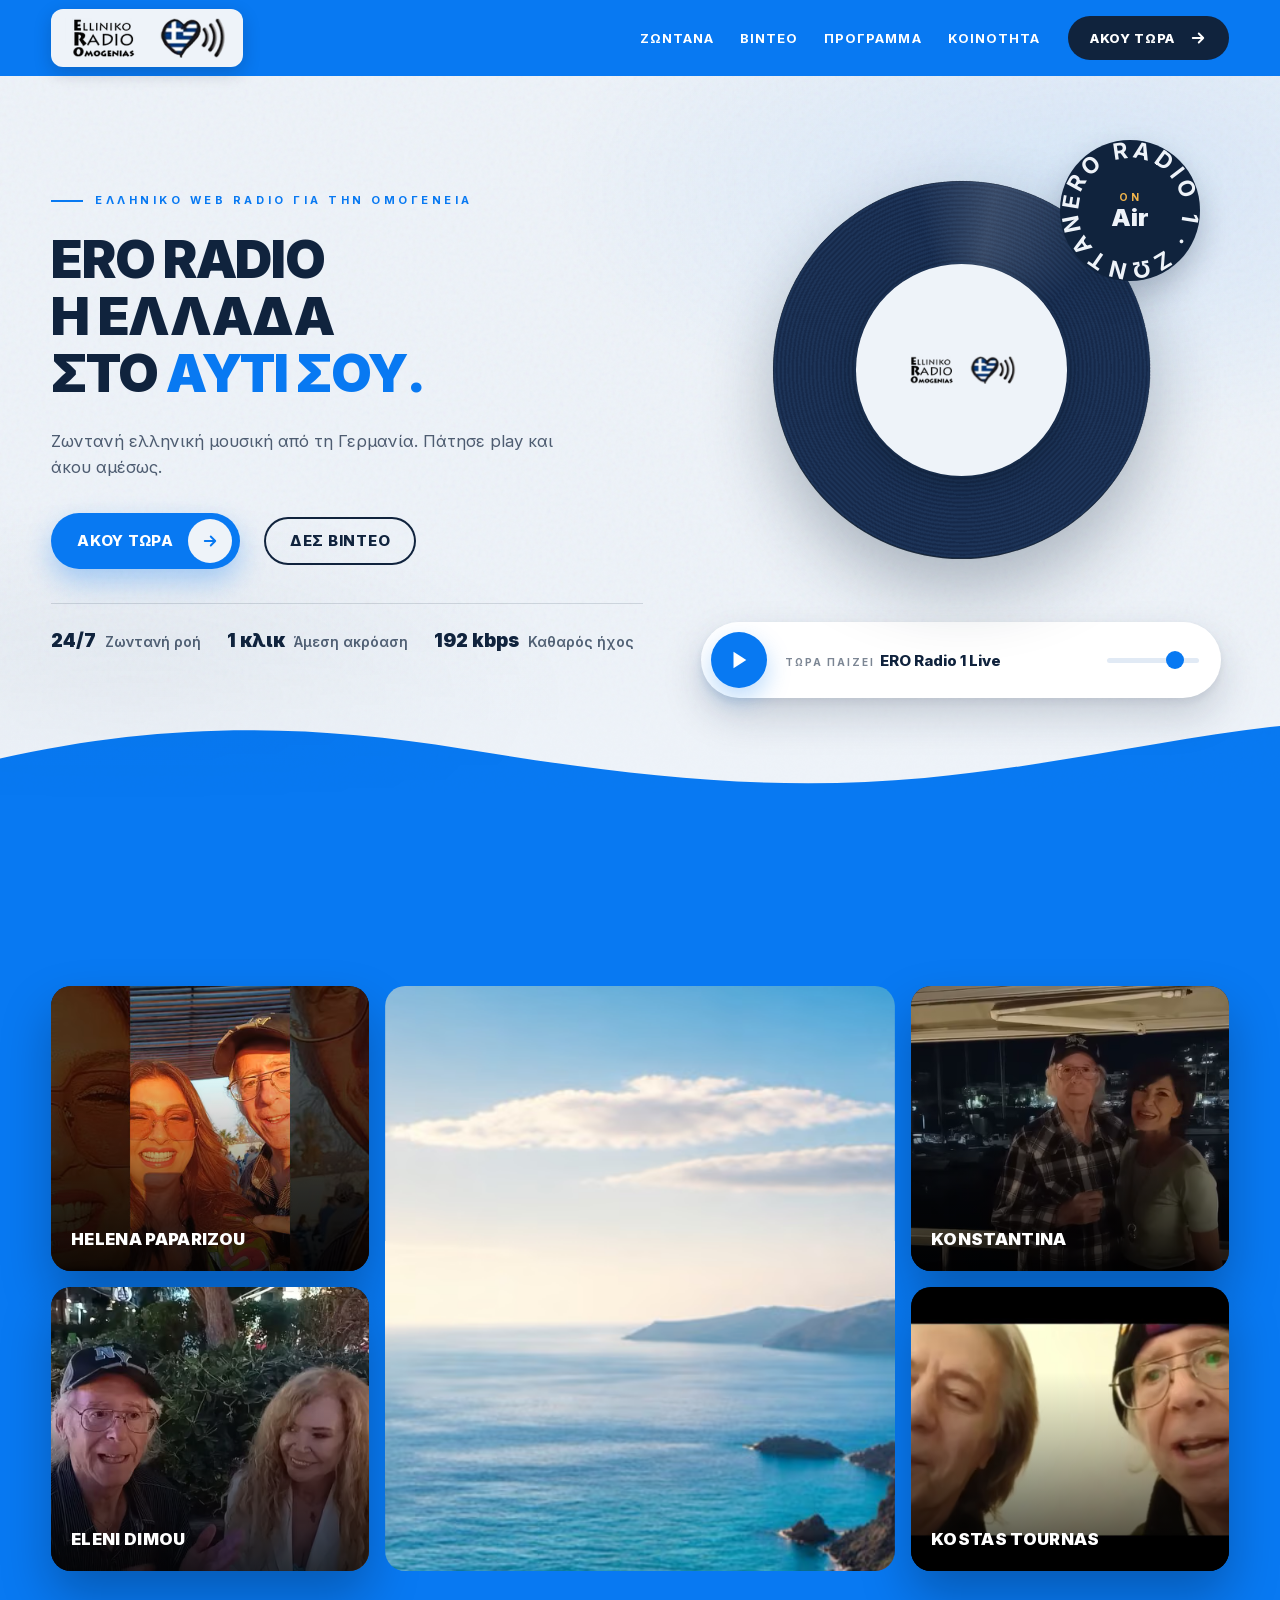
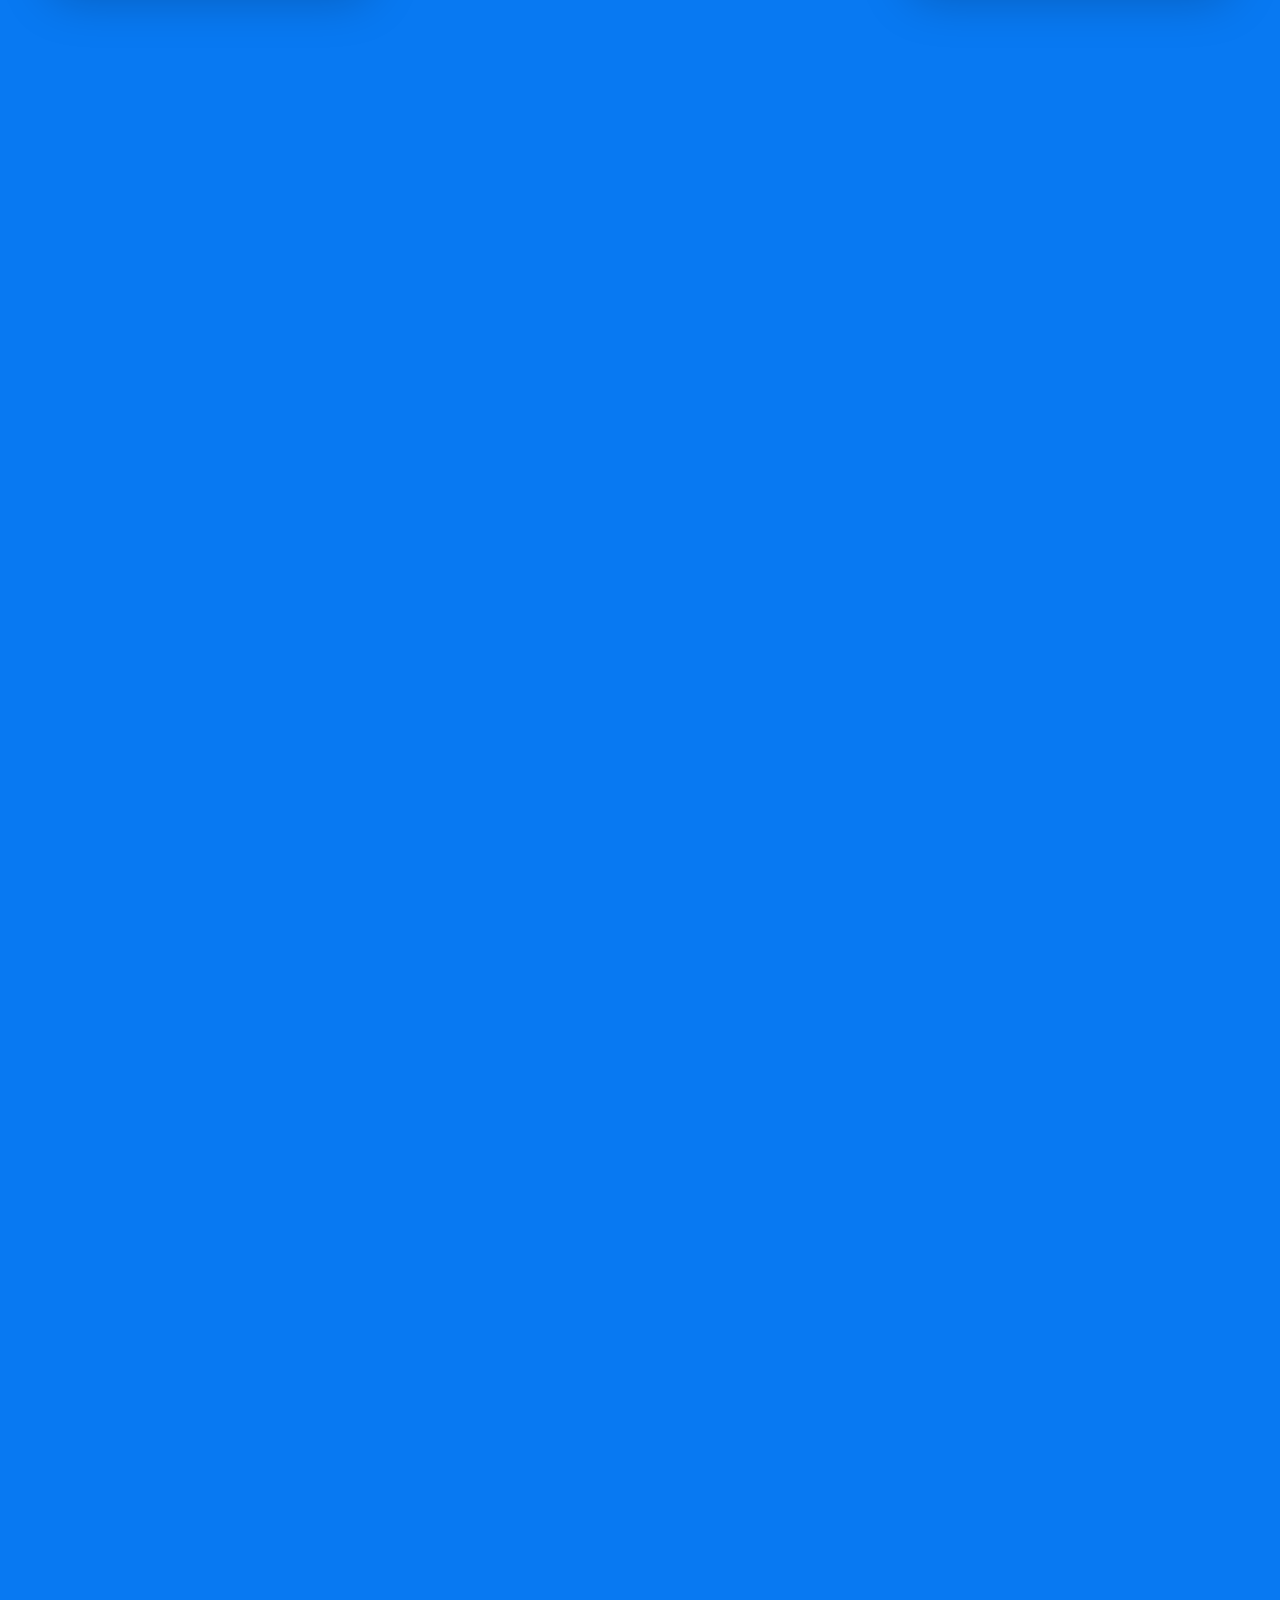
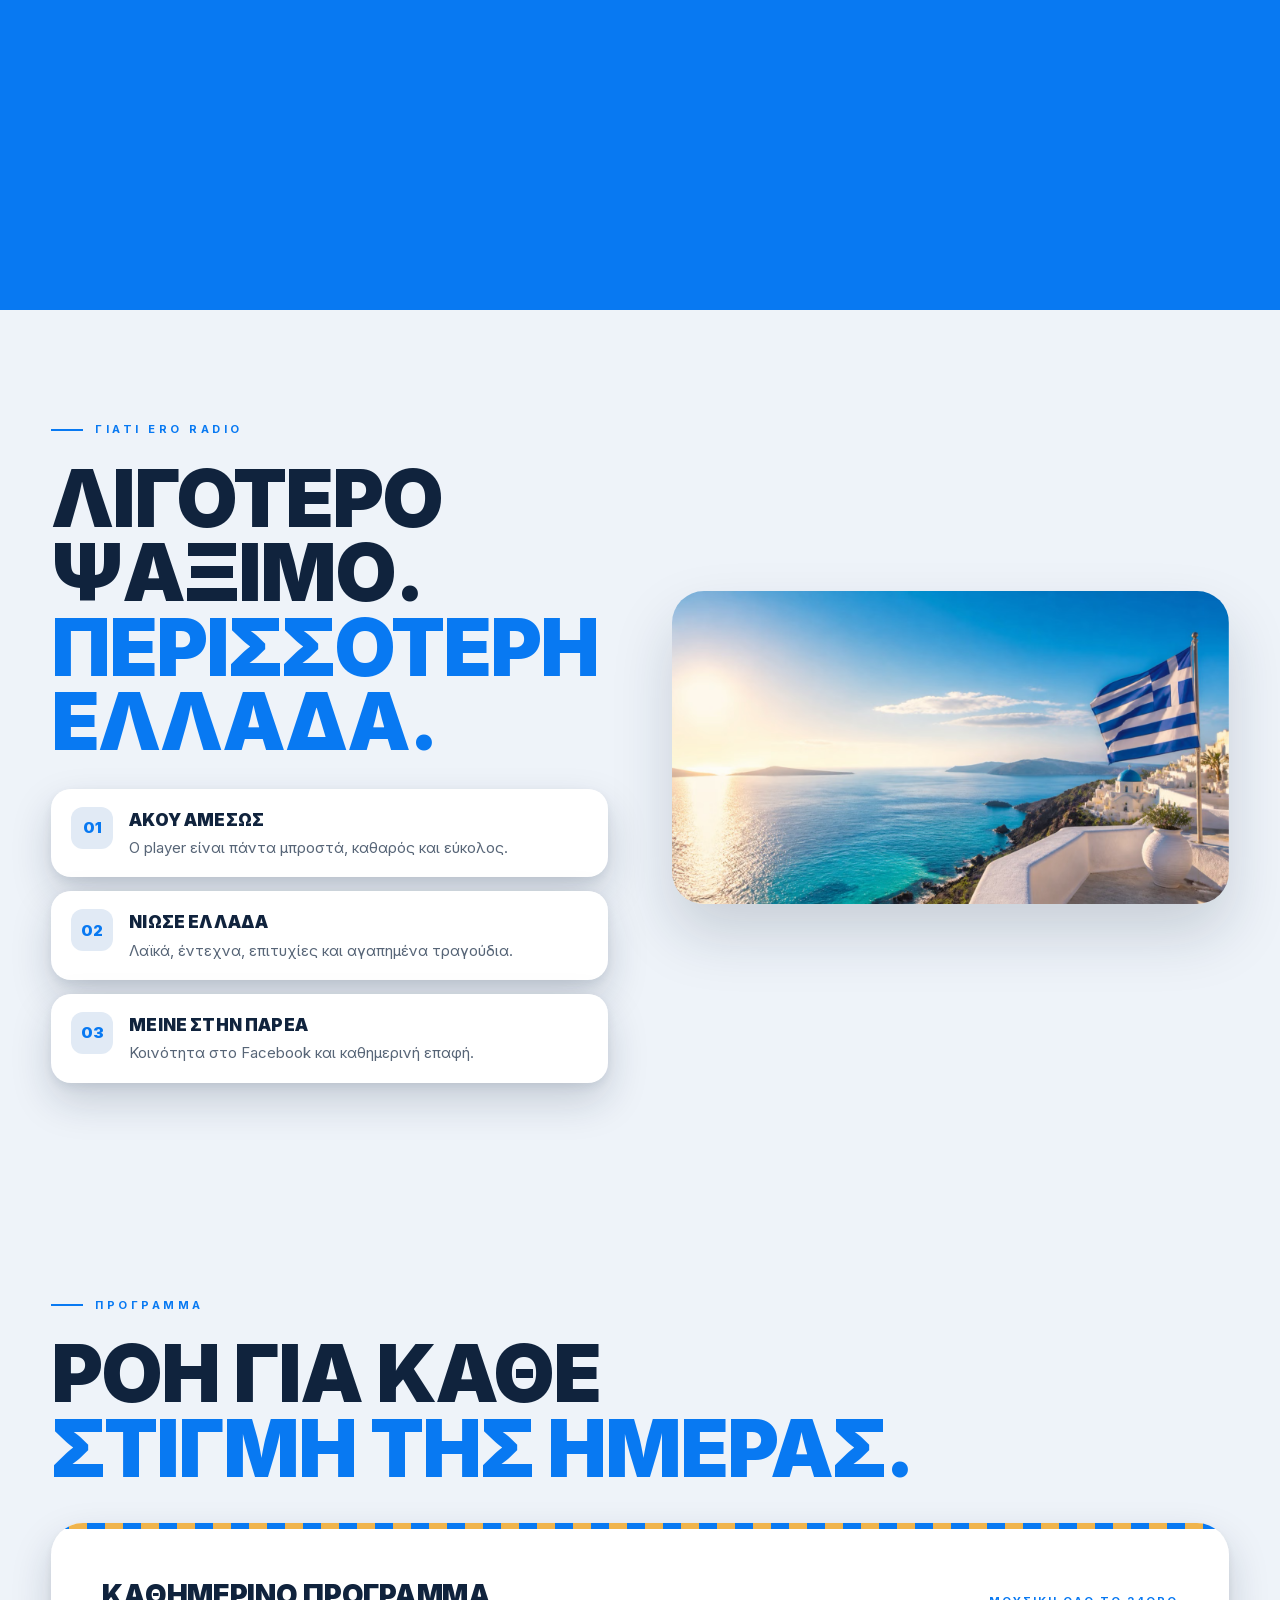
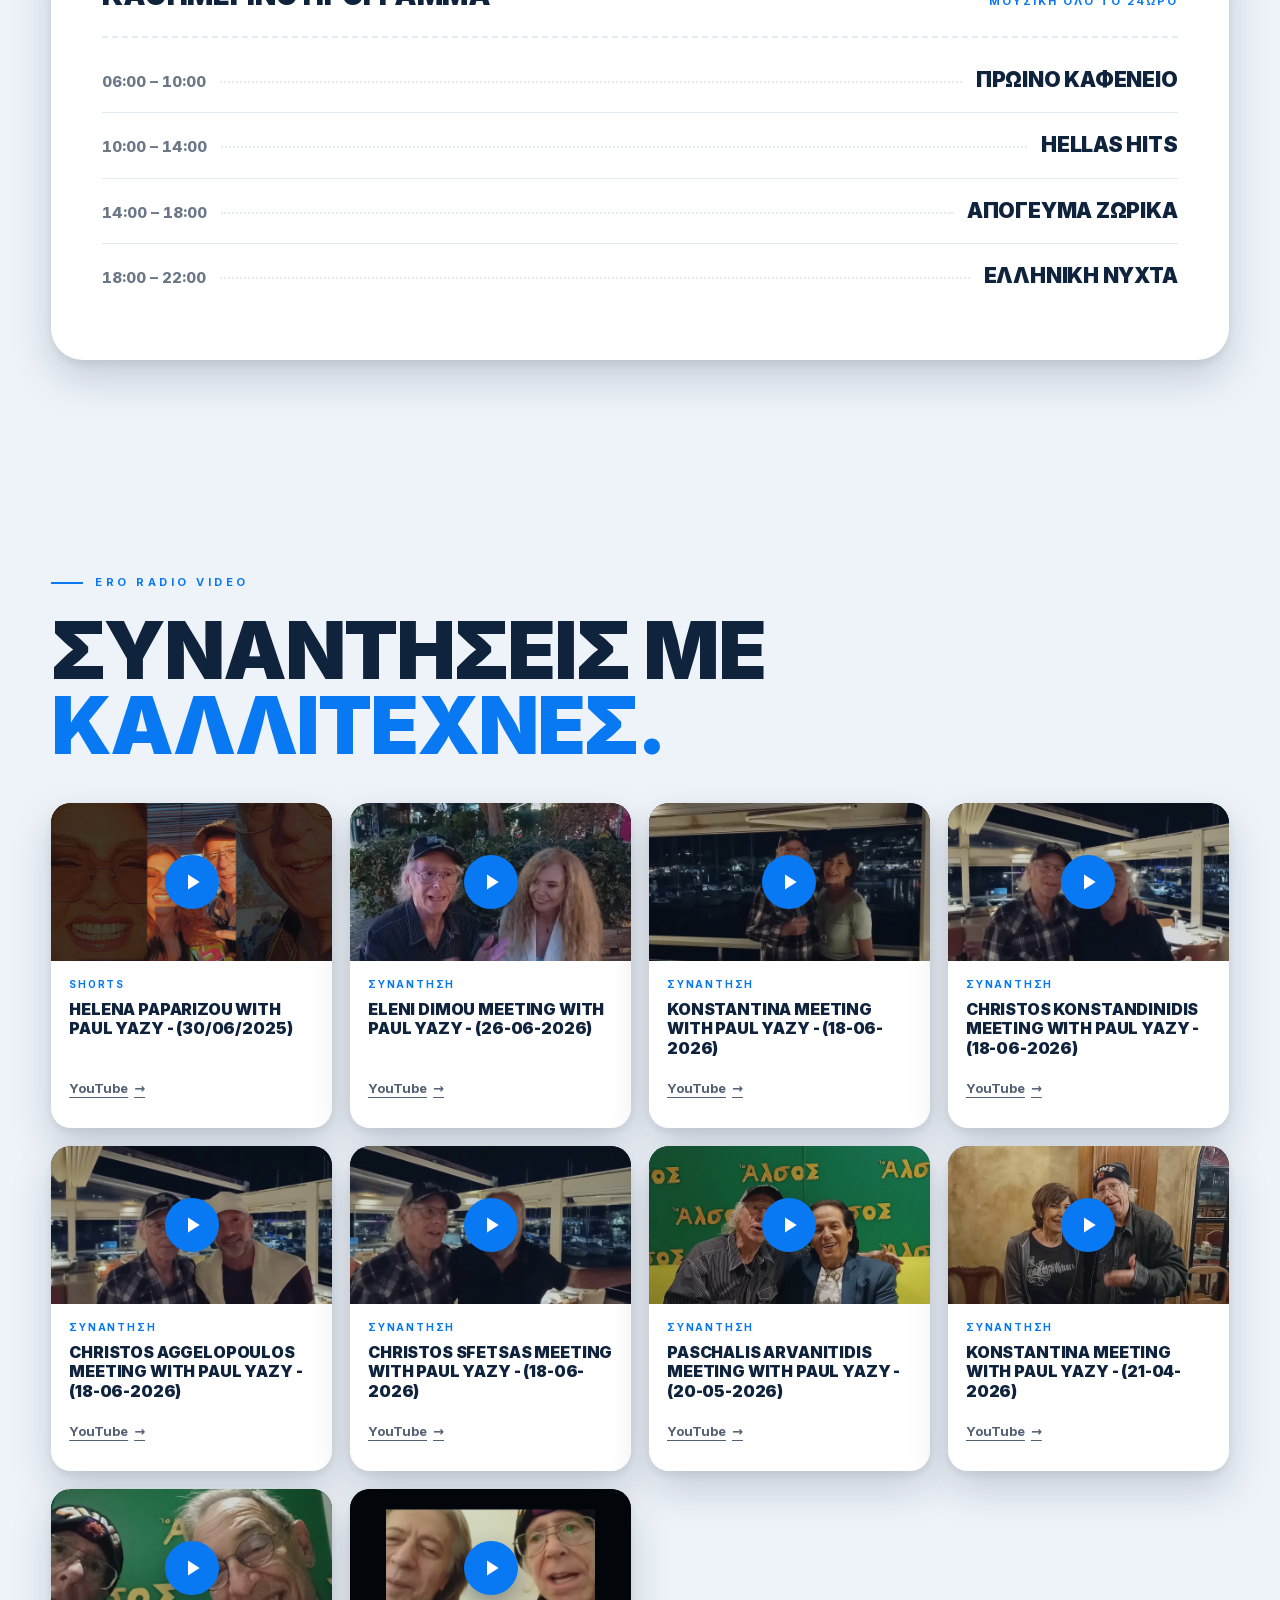
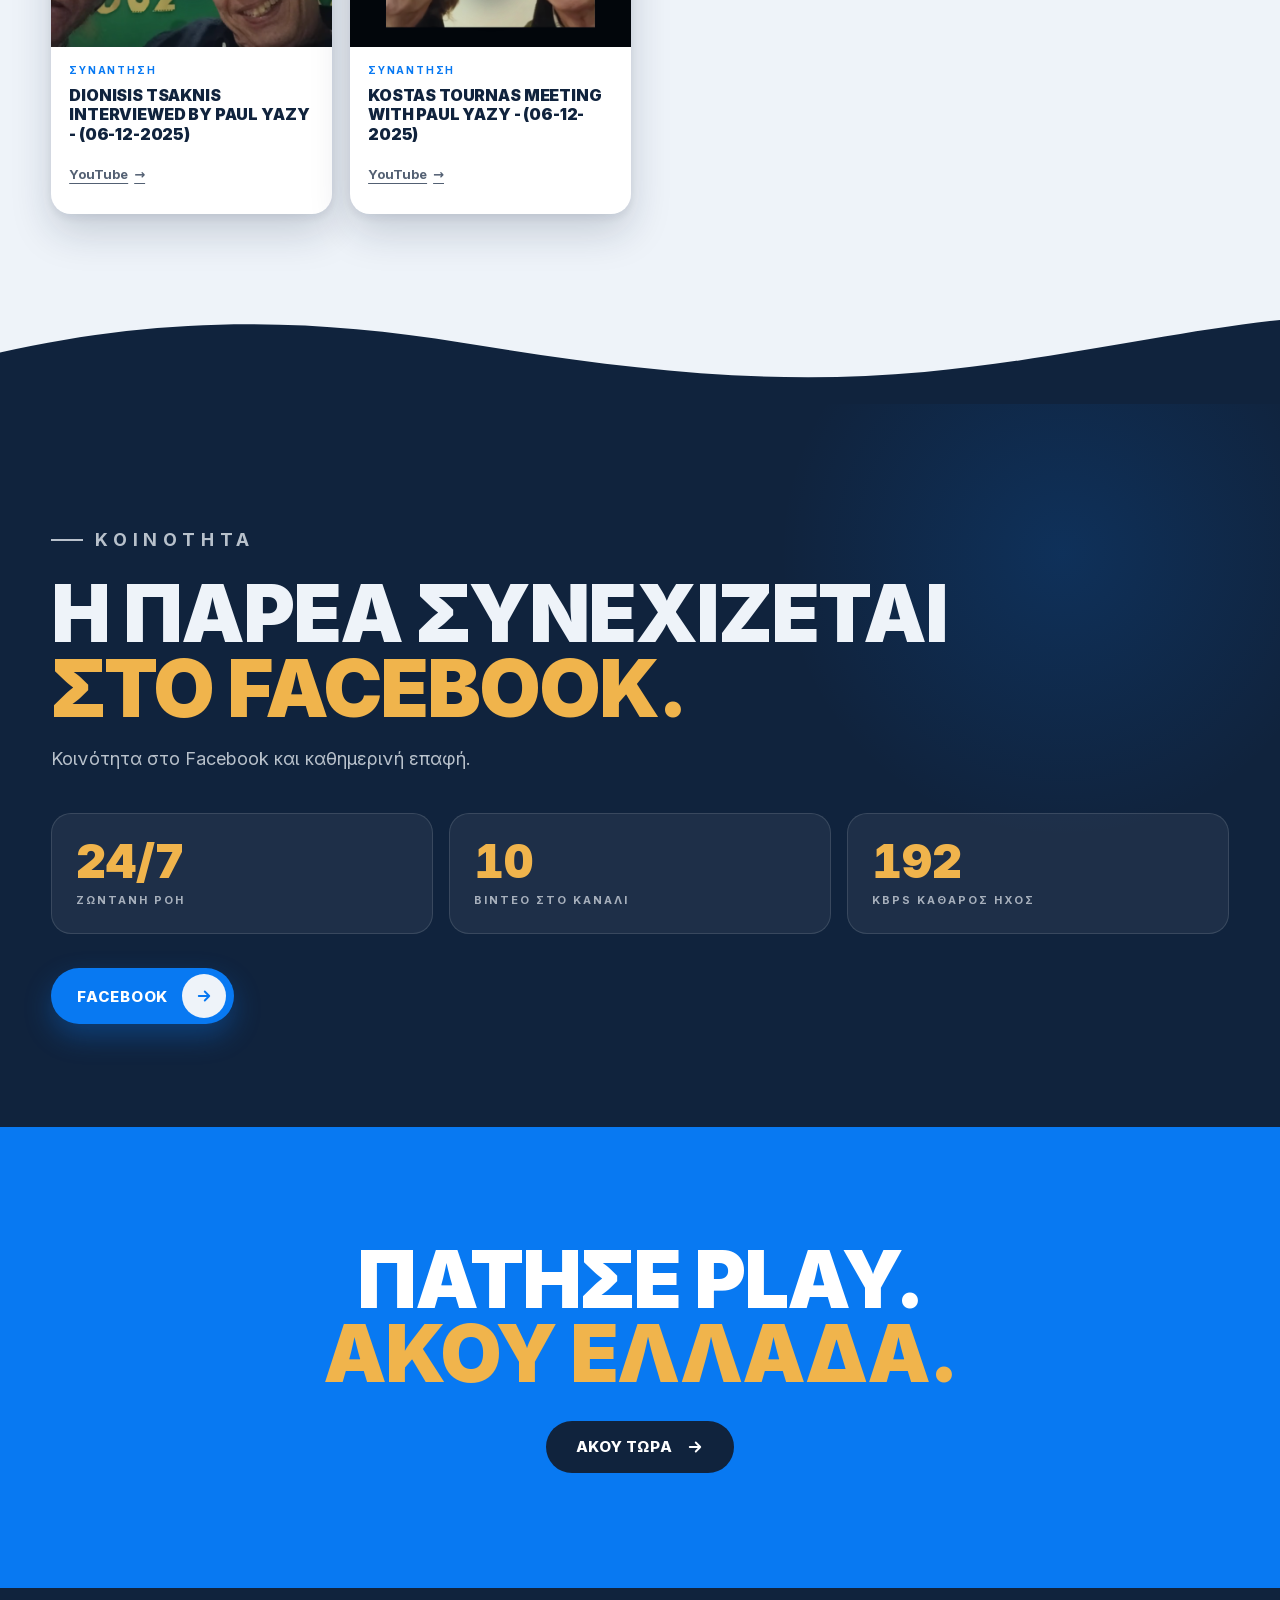
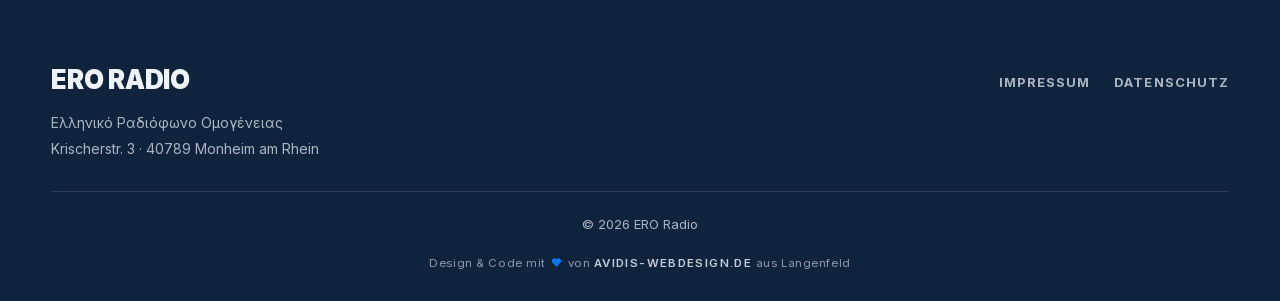
==== commit 28ad539e: "hreflang für die griechische Fassung ergänzt Co-Authored-By: Claude Opus 5 <noreply@anthropic.com>" ====
--- a/index.html
+++ b/index.html
@@ -7,6 +7,8 @@
 <meta name="description" content="ERO Radio - Ελληνικό Ραδιόφωνο Ομογένειας. Άκου ζωντανή ελληνική μουσική 24/7 από τη Γερμανία.">
 <meta name="theme-color" content="#0879f2">
 <link rel="canonical" href="https://ero-radio.de/">
+<link rel="alternate" hreflang="el" href="https://ero-radio.de/">
+<link rel="alternate" hreflang="x-default" href="https://ero-radio.de/">
 <meta name="robots" content="index, follow, max-image-preview:large">
 <meta property="og:type" content="website">
 <meta property="og:locale" content="el_GR">
--- a/assets/css/style.css
+++ b/assets/css/style.css
@@ -386,3 +386,25 @@
   .platte__rillen,.siegel__ring,.herz,.erologo__herz{animation:none}
   .buehne__ende{opacity:1}
 }
+
+/* ---------- Textseiten (Impressum, Datenschutz) ---------- */
+.textseite{padding:clamp(48px,7vw,96px) 0 clamp(64px,8vw,110px);background:var(--creme)}
+.textseite .innen{max-width:760px}
+.textseite h1{font-weight:900;text-transform:uppercase;letter-spacing:-.025em;line-height:.96;
+  font-size:clamp(34px,5.4vw,62px);margin-bottom:10px}
+.textseite .vorspann{color:color-mix(in srgb,var(--navy) 66%,transparent);font-size:17px;margin-bottom:40px}
+.textseite h2{font-size:clamp(19px,2.2vw,24px);font-weight:900;text-transform:uppercase;
+  letter-spacing:-.01em;margin:38px 0 12px}
+.textseite h3{font-size:16px;font-weight:800;margin:22px 0 6px}
+.textseite p,.textseite li{font-size:16px;line-height:1.7;
+  color:color-mix(in srgb,var(--navy) 86%,transparent)}
+.textseite p+p{margin-top:12px}
+.textseite ul{margin:10px 0 0;display:grid;gap:7px}
+.textseite ul li{padding-left:20px;position:relative}
+.textseite ul li::before{content:"";position:absolute;left:4px;top:11px;width:6px;height:6px;
+  border-radius:50%;background:var(--blau)}
+.textseite a{color:var(--blau);text-underline-offset:3px}
+.textseite .kasten{background:#fff;border-radius:var(--r-m);padding:24px 26px;
+  box-shadow:var(--schatten-karte);margin-top:18px}
+.textseite .kasten p{margin:0}
+.textseite .zurueck{margin-top:48px}
